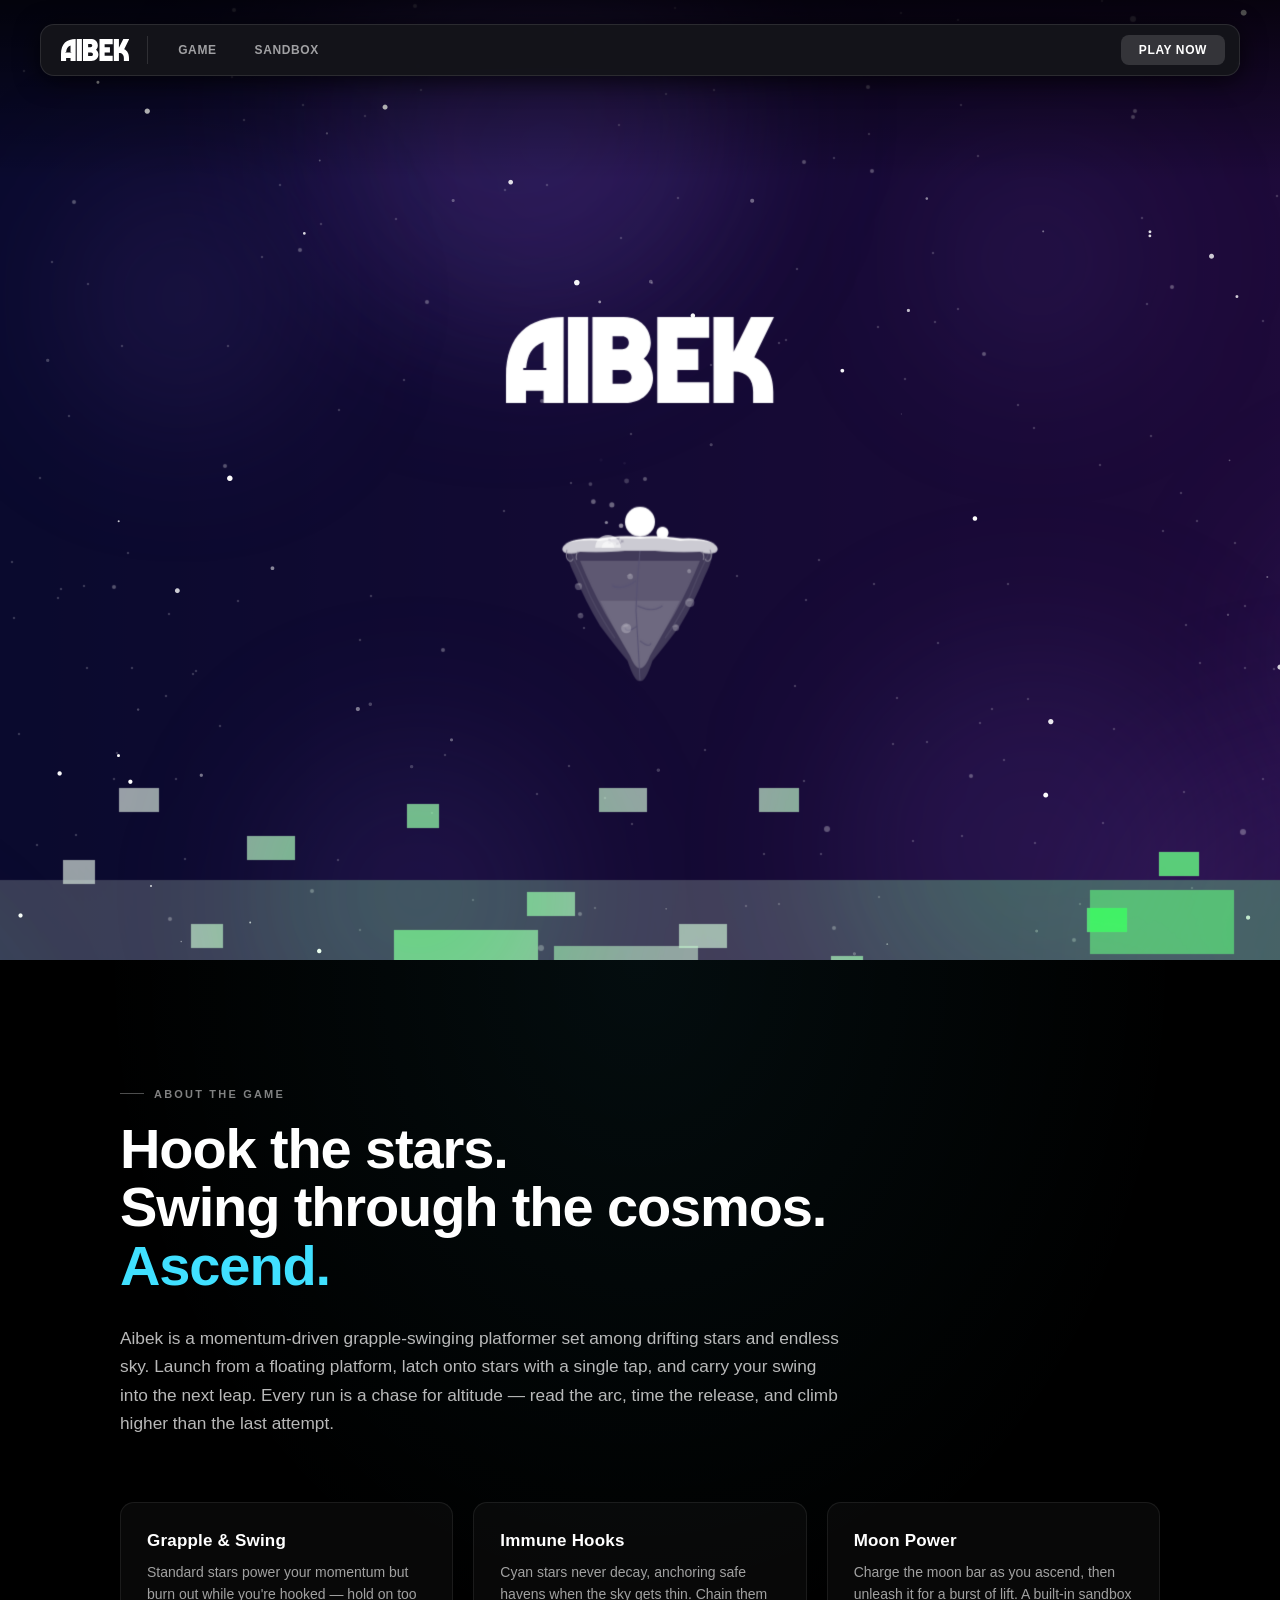
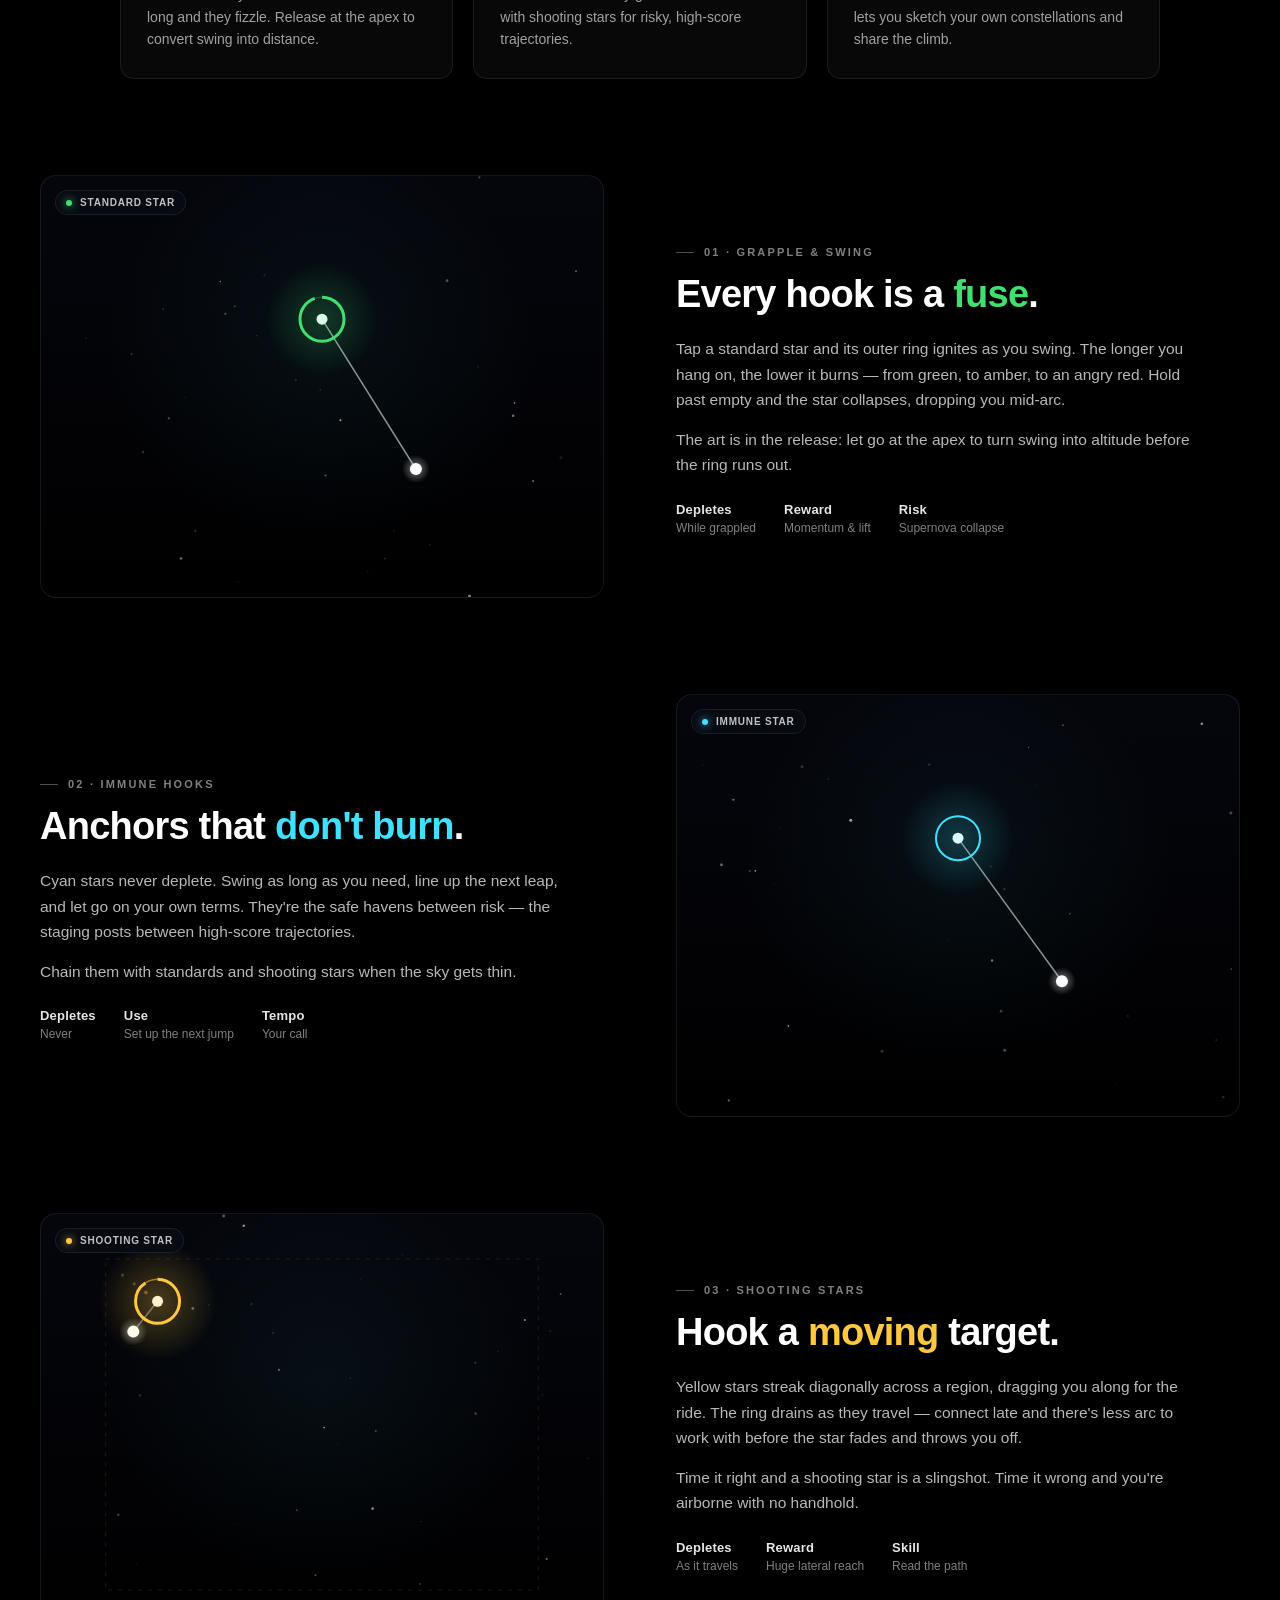
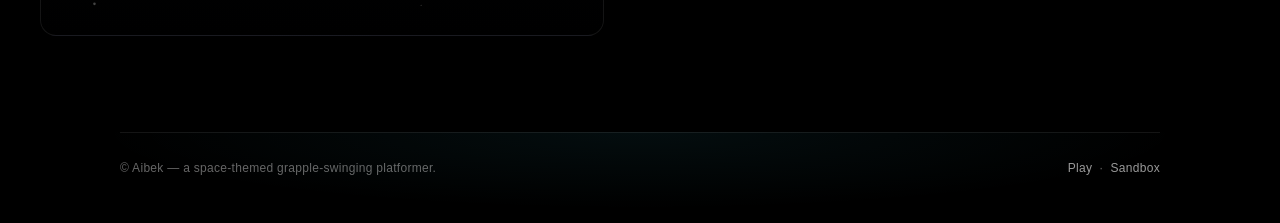
==== index.html @ 67399d87 "Landing page with game-engine banner, fixed nav, and about section Reuses the game's canvas renderer" ====
<!DOCTYPE html>
<html lang="en">
<head>
  <meta charset="UTF-8">
  <meta name="viewport" content="width=device-width, initial-scale=1.0">
  <meta name="description" content="Aibek — a space-themed grapple-swinging platformer. Launch from a floating platform, hook stars, and ascend.">
  <title>Aibek</title>
  <style>
    *, *::before, *::after { box-sizing: border-box; }

    html, body {
      margin: 0;
      padding: 0;
      background: #000;
      color: #fff;
      font-family: -apple-system, BlinkMacSystemFont, 'Segoe UI', sans-serif;
    }

    /* Site shell — full page width */
    .site {
      position: relative;
      width: 100%;
      background: #000;
    }

    /* Banner — fixed 960px tall, full width. Landing-page canvas fills it. */
    .banner {
      position: relative;
      width: 100%;
      height: 960px;
      margin: 0;
      padding: 0;
      background: #000;
      overflow: hidden;
    }
    .banner__canvas {
      position: absolute;
      inset: 0;
      width: 100%;
      height: 100%;
      display: block;
      background: #000;
      pointer-events: none;
    }
    .banner__fade {
      position: absolute;
      left: 0;
      right: 0;
      top: 0;
      height: 180px;
      background: linear-gradient(to bottom, rgba(0,0,0,0.75) 0%, rgba(0,0,0,0) 100%);
      pointer-events: none;
      z-index: 2;
    }

    /* Navigation — 1200px wide pill, fixed to the viewport top */
    .nav {
      position: fixed;
      top: 24px;
      left: 50%;
      transform: translateX(-50%);
      z-index: 100;
      width: min(1200px, calc(100% - 32px));
      display: flex;
      align-items: center;
      gap: 4px;
      padding: 10px 14px;
      background: rgba(20, 20, 26, 0.98);
      border: 1px solid rgba(255, 255, 255, 0.1);
      border-radius: 14px;
      box-shadow: 0 4px 24px rgba(0, 0, 0, 0.7);
      backdrop-filter: blur(20px);
      -webkit-backdrop-filter: blur(20px);
      user-select: none;
    }

    /* Logotype — AIBEK SVG wordmark */
    .nav__brand {
      display: inline-flex;
      align-items: center;
      height: 28px;
      padding: 0 18px 0 6px;
      border-right: 1px solid rgba(255, 255, 255, 0.12);
      margin-right: 8px;
      text-decoration: none;
    }
    .nav__brand svg {
      height: 22px;
      width: auto;
      display: block;
    }

    .nav__links {
      display: flex;
      align-items: center;
      gap: 2px;
      flex: 1;
    }

    .nav__link {
      display: inline-flex;
      align-items: center;
      justify-content: center;
      padding: 8px 18px;
      border-radius: 8px;
      color: rgba(255, 255, 255, 0.6);
      font-size: 12px;
      font-weight: 600;
      letter-spacing: 0.6px;
      text-transform: uppercase;
      text-decoration: none;
      cursor: pointer;
      transition: color 0.12s ease, background 0.12s ease;
    }
    .nav__link:hover {
      color: #fff;
      background: rgba(255, 255, 255, 0.08);
    }
    .nav__link--cta {
      color: #fff;
      background: rgba(255, 255, 255, 0.14);
      margin-left: 6px;
    }
    .nav__link--cta:hover {
      background: rgba(255, 255, 255, 0.24);
    }

    /* ─────────── About section ─────────── */
    .about {
      position: relative;
      padding: 120px 32px 96px;
      background:
        radial-gradient(ellipse at 50% 0%, rgba(64, 224, 255, 0.06) 0%, rgba(0,0,0,0) 60%),
        #000;
    }
    .about__inner {
      max-width: 1040px;
      margin: 0 auto;
    }
    .about__eyebrow {
      display: inline-flex;
      align-items: center;
      gap: 10px;
      margin-bottom: 20px;
      font-size: 11px;
      font-weight: 600;
      letter-spacing: 2.2px;
      text-transform: uppercase;
      color: rgba(255, 255, 255, 0.5);
    }
    .about__eyebrow::before {
      content: '';
      width: 24px;
      height: 1px;
      background: rgba(255, 255, 255, 0.3);
    }
    .about__title {
      margin: 0 0 28px;
      font-size: clamp(32px, 4.5vw, 56px);
      font-weight: 800;
      line-height: 1.05;
      letter-spacing: -0.02em;
      color: #fff;
      max-width: 820px;
    }
    .about__title em {
      font-style: normal;
      color: #40e0ff;
    }
    .about__lead {
      margin: 0 0 32px;
      font-size: clamp(16px, 1.35vw, 19px);
      line-height: 1.65;
      color: rgba(255, 255, 255, 0.72);
      max-width: 720px;
    }

    .features {
      display: grid;
      grid-template-columns: repeat(3, 1fr);
      gap: 20px;
      margin-top: 64px;
    }
    .feature {
      padding: 28px 26px;
      background: rgba(255, 255, 255, 0.03);
      border: 1px solid rgba(255, 255, 255, 0.08);
      border-radius: 14px;
      transition: border-color 0.15s ease, background 0.15s ease, transform 0.15s ease;
    }
    .feature:hover {
      border-color: rgba(255, 255, 255, 0.2);
      background: rgba(255, 255, 255, 0.05);
      transform: translateY(-2px);
    }
    .feature__dot {
      width: 10px;
      height: 10px;
      border-radius: 50%;
      margin-bottom: 18px;
      box-shadow: 0 0 14px currentColor;
    }
    .feature__dot--red  { background: #ff4040; color: #ff4040; }
    .feature__dot--cyan { background: #40e0ff; color: #40e0ff; }
    .feature__dot--gold { background: #ffc840; color: #ffc840; }
    .feature__title {
      margin: 0 0 10px;
      font-size: 17px;
      font-weight: 700;
      color: #fff;
      letter-spacing: 0.2px;
    }
    .feature__body {
      margin: 0;
      font-size: 14px;
      line-height: 1.6;
      color: rgba(255, 255, 255, 0.62);
    }

    .about__footer {
      margin-top: 72px;
      padding-top: 32px;
      border-top: 1px solid rgba(255, 255, 255, 0.08);
      display: flex;
      align-items: center;
      justify-content: space-between;
      gap: 24px;
      font-size: 12px;
      color: rgba(255, 255, 255, 0.4);
      letter-spacing: 0.3px;
    }
    .about__footer a {
      color: rgba(255, 255, 255, 0.6);
      text-decoration: none;
      transition: color 0.12s ease;
    }
    .about__footer a:hover { color: #fff; }

    .about--footer-only { padding: 0 32px 48px; }
    .about--footer-only .about__footer { margin-top: 0; padding-top: 28px; }

    /* ─────────── Mechanics section — 50/50 preview + copy ─────────── */
    .mechanics {
      position: relative;
      padding: 0 32px 96px;
      background: #000;
    }
    .mechanics__inner {
      max-width: 1200px;
      margin: 0 auto;
      display: flex;
      flex-direction: column;
      gap: 96px;
    }
    .mechanic {
      display: grid;
      grid-template-columns: 1fr 1fr;
      gap: 72px;
      align-items: center;
    }
    .mechanic--reverse .mechanic__preview { order: 2; }
    .mechanic__preview {
      position: relative;
      aspect-ratio: 4 / 3;
      border: 1px solid rgba(255, 255, 255, 0.08);
      border-radius: 16px;
      overflow: hidden;
      background:
        radial-gradient(ellipse at 50% 40%, rgba(64, 224, 255, 0.05) 0%, rgba(0,0,0,0) 55%),
        linear-gradient(180deg, #05060d 0%, #000000 100%);
    }
    .mechanic__canvas {
      position: absolute;
      inset: 0;
      width: 100%;
      height: 100%;
      display: block;
    }
    .mechanic__tag {
      position: absolute;
      top: 14px;
      left: 14px;
      z-index: 2;
      display: inline-flex;
      align-items: center;
      gap: 8px;
      padding: 6px 10px;
      background: rgba(10, 12, 20, 0.85);
      border: 1px solid rgba(255, 255, 255, 0.08);
      border-radius: 999px;
      font-size: 10px;
      font-weight: 600;
      letter-spacing: 0.8px;
      text-transform: uppercase;
      color: rgba(255, 255, 255, 0.75);
      backdrop-filter: blur(8px);
      -webkit-backdrop-filter: blur(8px);
    }
    .mechanic__tag-dot {
      width: 6px;
      height: 6px;
      border-radius: 50%;
      box-shadow: 0 0 8px currentColor;
    }
    .mechanic--grapple  .mechanic__tag-dot { background: #40e070; color: #40e070; }
    .mechanic--immune   .mechanic__tag-dot { background: #40e0ff; color: #40e0ff; }
    .mechanic--shooting .mechanic__tag-dot { background: #ffc840; color: #ffc840; }
    .mechanic__eyebrow {
      display: inline-flex;
      align-items: center;
      gap: 10px;
      margin-bottom: 16px;
      font-size: 11px;
      font-weight: 600;
      letter-spacing: 2.2px;
      text-transform: uppercase;
      color: rgba(255, 255, 255, 0.5);
    }
    .mechanic__eyebrow::before {
      content: '';
      width: 18px;
      height: 1px;
      background: rgba(255, 255, 255, 0.3);
    }
    .mechanic__title {
      margin: 0 0 20px;
      font-size: clamp(26px, 3vw, 38px);
      font-weight: 800;
      line-height: 1.1;
      letter-spacing: -0.02em;
      color: #fff;
    }
    .mechanic__title em { font-style: normal; }
    .mechanic--grapple  .mechanic__title em { color: #40e070; }
    .mechanic--immune   .mechanic__title em { color: #40e0ff; }
    .mechanic--shooting .mechanic__title em { color: #ffc840; }
    .mechanic__body {
      margin: 0 0 14px;
      font-size: 15.5px;
      line-height: 1.65;
      color: rgba(255, 255, 255, 0.72);
      max-width: 520px;
    }
    .mechanic__meta {
      display: flex;
      flex-wrap: wrap;
      gap: 28px;
      margin-top: 24px;
      font-size: 12px;
      color: rgba(255, 255, 255, 0.5);
    }
    .mechanic__meta strong {
      display: block;
      color: rgba(255, 255, 255, 0.9);
      font-size: 13px;
      font-weight: 600;
      margin-bottom: 4px;
      letter-spacing: 0.2px;
    }

    /* Mobile */
    @media (max-width: 720px) {
      .banner { height: 620px; }
      .nav {
        top: 12px;
        padding: 8px;
        gap: 0;
        border-radius: 10px;
        width: calc(100% - 16px);
      }
      .nav__brand {
        height: 22px;
        padding: 0 10px 0 4px;
        margin-right: 6px;
      }
      .nav__brand svg { height: 16px; }
      .nav__link {
        padding: 6px 10px;
        font-size: 10px;
        letter-spacing: 0.4px;
      }

      .about { padding: 72px 20px 48px; }
      .features { grid-template-columns: 1fr; gap: 14px; margin-top: 40px; }
      .about__footer {
        flex-direction: column;
        align-items: flex-start;
        gap: 12px;
      }

      .mechanics { padding: 0 20px 64px; }
      .mechanics__inner { gap: 56px; }
      .mechanic {
        grid-template-columns: 1fr;
        gap: 24px;
      }
      .mechanic--reverse .mechanic__preview { order: 0; }
    }
  </style>
</head>
<body>

  <div class="site">
    <div class="banner" aria-hidden="true">
      <canvas id="js-starswinger" class="banner__canvas"></canvas>
      <div class="banner__fade"></div>

      <nav class="nav" aria-label="Primary">
        <a class="nav__brand" href="/" aria-label="Aibek — Home">
          <svg viewBox="0 0 372 120" xmlns="http://www.w3.org/2000/svg" aria-hidden="true" focusable="false">
            <g fill="#FFFFFF">
              <rect x="86" width="28" height="120"/>
              <polygon points="210,120 282,120 282,91 238,91 238,74 267,74 267,45 238,45 238,29 282,29 282,0 210,0"/>
              <path d="M344.7,56L372,0h-32l-24,48.4V0h-28l0.1,120H316V76c18.7,0,27,11.3,27,28.7V120h28v-15.2C371,83.4,363.8,63.8,344.7,56z"/>
              <path d="M0,82.4V120h27.8v-17h24.3v17h27.8L80,0C31.8,0,0,25.1,0,82.4z M56,74H24v-3h4c2-18.2,7-29,24-36v36h4V74z"/>
              <path d="M191.1,58.2c7.1-5.6,9.9-14.4,9.9-22.2c0-15.8-10.7-33.1-32.3-35.5c-3.5-0.4-6.9-0.4-10.8-0.5H120v120h45c24.4,0,39.1-16.3,39.1-34.9C204.2,73.9,198.8,63.6,191.1,58.2z M148,27h13.5c4.4,0,9,3.2,9,9c0,5.8-4.6,9-9,9H148V27z M164.3,93H148V74h16.3c4.6,0,10,3.8,10,10C174.2,90.1,168.9,93,164.3,93z"/>
            </g>
          </svg>
        </a>

        <div class="nav__links">
          <a class="nav__link" href="game/game.html">Game</a>
          <a class="nav__link" href="game/sandbox.html">Sandbox</a>
        </div>

        <a class="nav__link nav__link--cta" href="game/index.html#game-play">Play Now</a>
      </nav>

    </div>

    <section class="about" aria-labelledby="about-heading">
      <div class="about__inner">
        <div class="about__eyebrow">About the game</div>
        <h1 id="about-heading" class="about__title">
          Hook the stars.<br>
          Swing through the cosmos.<br>
          <em>Ascend.</em>
        </h1>
        <p class="about__lead">
          Aibek is a momentum-driven grapple-swinging platformer set among drifting stars and
          endless sky. Launch from a floating platform, latch onto stars with a single tap, and
          carry your swing into the next leap. Every run is a chase for altitude — read the arc,
          time the release, and climb higher than the last attempt.
        </p>

        <div class="features">
          <div class="feature">
            <span class="feature__dot feature__dot--red" aria-hidden="true"></span>
            <h3 class="feature__title">Grapple & Swing</h3>
            <p class="feature__body">
              Standard stars power your momentum but burn out while you're hooked — hold on too
              long and they fizzle. Release at the apex to convert swing into distance.
            </p>
          </div>
          <div class="feature">
            <span class="feature__dot feature__dot--cyan" aria-hidden="true"></span>
            <h3 class="feature__title">Immune Hooks</h3>
            <p class="feature__body">
              Cyan stars never decay, anchoring safe havens when the sky gets thin. Chain them
              with shooting stars for risky, high-score trajectories.
            </p>
          </div>
          <div class="feature">
            <span class="feature__dot feature__dot--gold" aria-hidden="true"></span>
            <h3 class="feature__title">Moon Power</h3>
            <p class="feature__body">
              Charge the moon bar as you ascend, then unleash it for a burst of lift. A built-in
              sandbox lets you sketch your own constellations and share the climb.
            </p>
          </div>
        </div>
      </div>
    </section>

    <section class="mechanics" aria-label="Game mechanics in motion">
      <div class="mechanics__inner">

        <article class="mechanic mechanic--grapple">
          <div class="mechanic__preview">
            <span class="mechanic__tag"><span class="mechanic__tag-dot"></span>Standard star</span>
            <canvas class="mechanic__canvas" data-mechanic="grapple" aria-hidden="true"></canvas>
          </div>
          <div class="mechanic__copy">
            <div class="mechanic__eyebrow">01 · Grapple &amp; swing</div>
            <h2 class="mechanic__title">
              Every hook is a <em>fuse</em>.
            </h2>
            <p class="mechanic__body">
              Tap a standard star and its outer ring ignites as you swing. The longer you hang on,
              the lower it burns — from green, to amber, to an angry red. Hold past empty and the
              star collapses, dropping you mid-arc.
            </p>
            <p class="mechanic__body">
              The art is in the release: let go at the apex to turn swing into altitude before the
              ring runs out.
            </p>
            <div class="mechanic__meta">
              <div><strong>Depletes</strong>While grappled</div>
              <div><strong>Reward</strong>Momentum &amp; lift</div>
              <div><strong>Risk</strong>Supernova collapse</div>
            </div>
          </div>
        </article>

        <article class="mechanic mechanic--immune mechanic--reverse">
          <div class="mechanic__preview">
            <span class="mechanic__tag"><span class="mechanic__tag-dot"></span>Immune star</span>
            <canvas class="mechanic__canvas" data-mechanic="immune" aria-hidden="true"></canvas>
          </div>
          <div class="mechanic__copy">
            <div class="mechanic__eyebrow">02 · Immune hooks</div>
            <h2 class="mechanic__title">
              Anchors that <em>don't burn</em>.
            </h2>
            <p class="mechanic__body">
              Cyan stars never deplete. Swing as long as you need, line up the next leap, and let
              go on your own terms. They're the safe havens between risk — the staging posts
              between high-score trajectories.
            </p>
            <p class="mechanic__body">
              Chain them with standards and shooting stars when the sky gets thin.
            </p>
            <div class="mechanic__meta">
              <div><strong>Depletes</strong>Never</div>
              <div><strong>Use</strong>Set up the next jump</div>
              <div><strong>Tempo</strong>Your call</div>
            </div>
          </div>
        </article>

        <article class="mechanic mechanic--shooting">
          <div class="mechanic__preview">
            <span class="mechanic__tag"><span class="mechanic__tag-dot"></span>Shooting star</span>
            <canvas class="mechanic__canvas" data-mechanic="shooting" aria-hidden="true"></canvas>
          </div>
          <div class="mechanic__copy">
            <div class="mechanic__eyebrow">03 · Shooting stars</div>
            <h2 class="mechanic__title">
              Hook a <em>moving</em> target.
            </h2>
            <p class="mechanic__body">
              Yellow stars streak diagonally across a region, dragging you along for the ride. The
              ring drains as they travel — connect late and there's less arc to work with before
              the star fades and throws you off.
            </p>
            <p class="mechanic__body">
              Time it right and a shooting star is a slingshot. Time it wrong and you're airborne
              with no handhold.
            </p>
            <div class="mechanic__meta">
              <div><strong>Depletes</strong>As it travels</div>
              <div><strong>Reward</strong>Huge lateral reach</div>
              <div><strong>Skill</strong>Read the path</div>
            </div>
          </div>
        </article>

      </div>
    </section>

    <section class="about about--footer-only" aria-label="Site footer">
      <div class="about__inner">
        <div class="about__footer">
          <span>© Aibek — a space-themed grapple-swinging platformer.</span>
          <span>
            <a href="game/index.html#game-play">Play</a>
            &nbsp;·&nbsp;
            <a href="game/sandbox.html">Sandbox</a>
          </span>
        </div>
      </div>
    </section>
  </div>

  <!-- ───── Game engine — loaded directly (no iframe), only the modules
        the atmospheric menu scene actually needs. starswinger-init.js
        (which auto-boots the full game) is intentionally excluded. ───── -->
  <script src="game/js/base-functions.js"></script>
  <script src="game/js/variables.js"></script>
  <script src="game/js/update-raf.js"></script>
  <script src="game/js/canvas-setup.js"></script>
  <script src="game/js/update-character.js"></script>
  <script src="game/js/detail-background.js"></script>
  <script src="game/js/detail-foreground.js"></script>
  <script src="game/js/screen-menu-elements.js"></script>
  <script src="game/js/screen-menu.js"></script>

  <script src="js/landing-scene.js"></script>
  <script src="js/mechanic-previews.js"></script>

</body>
</html>
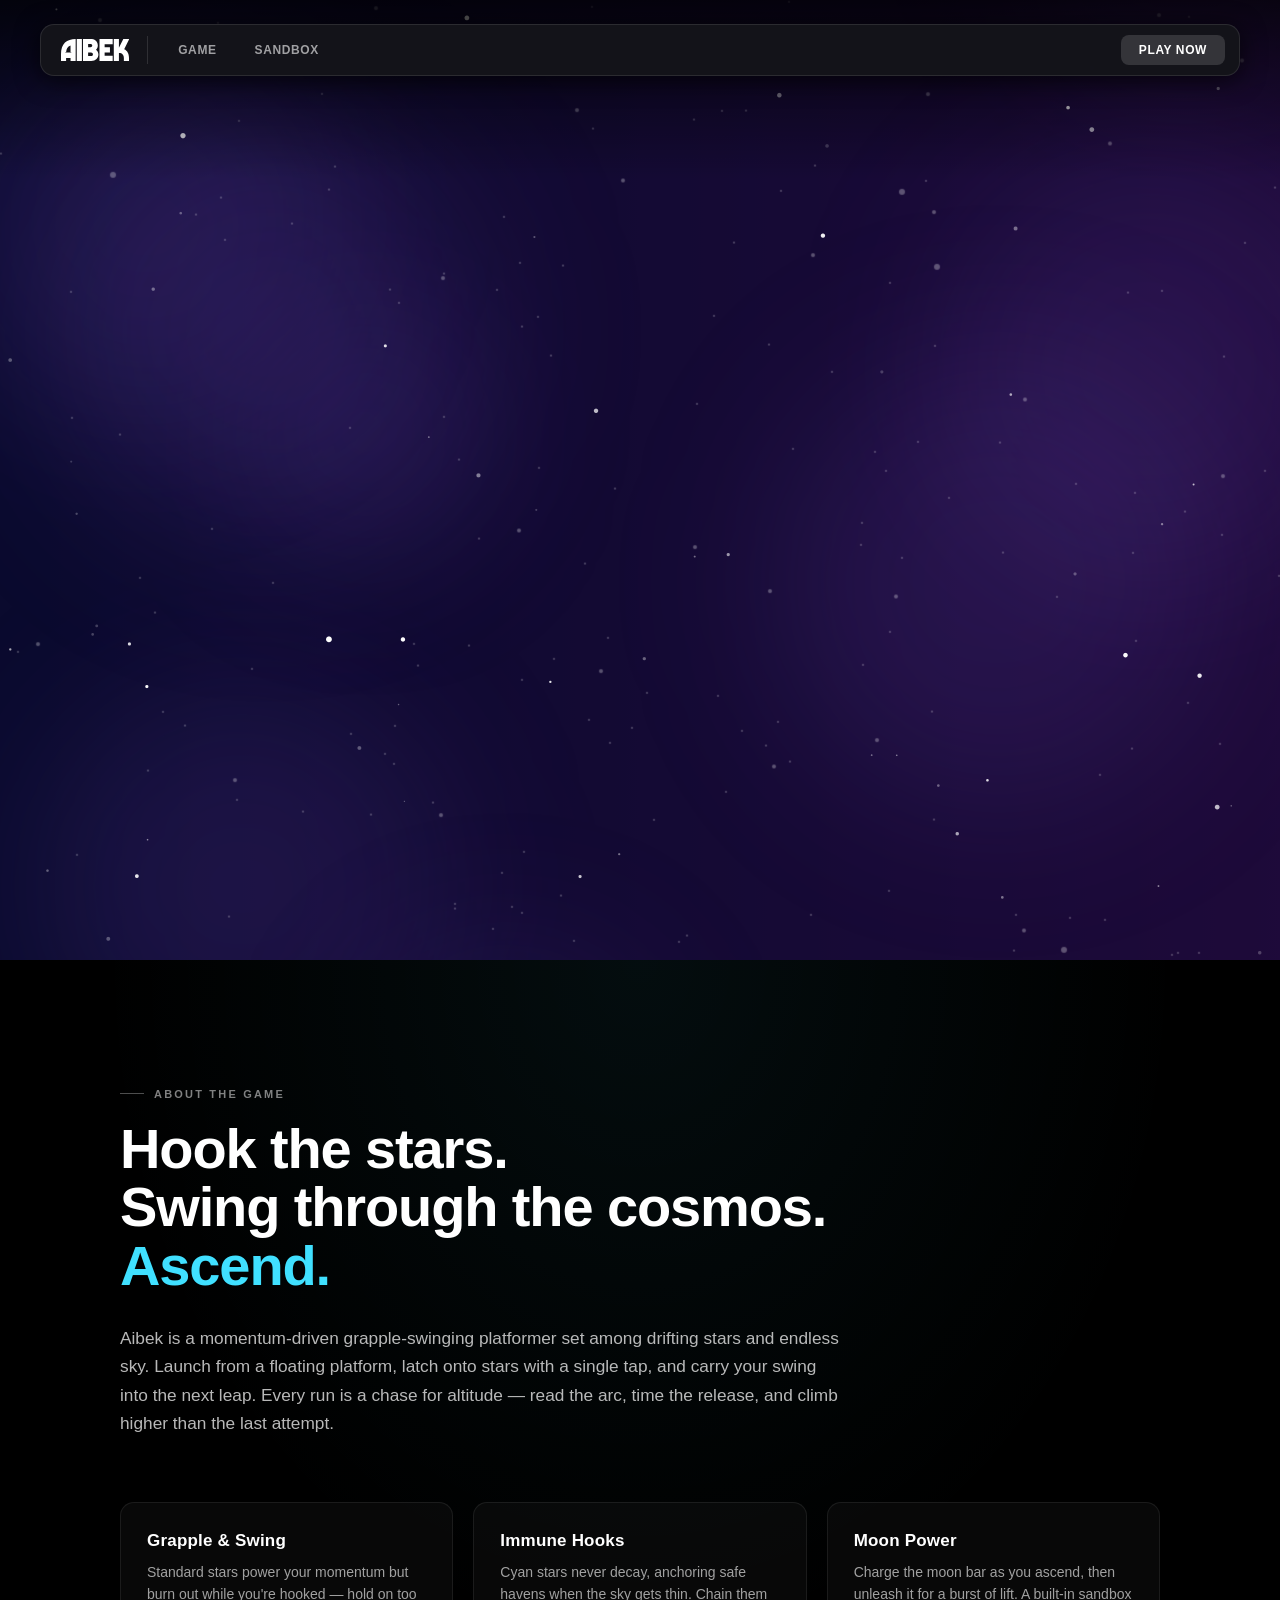
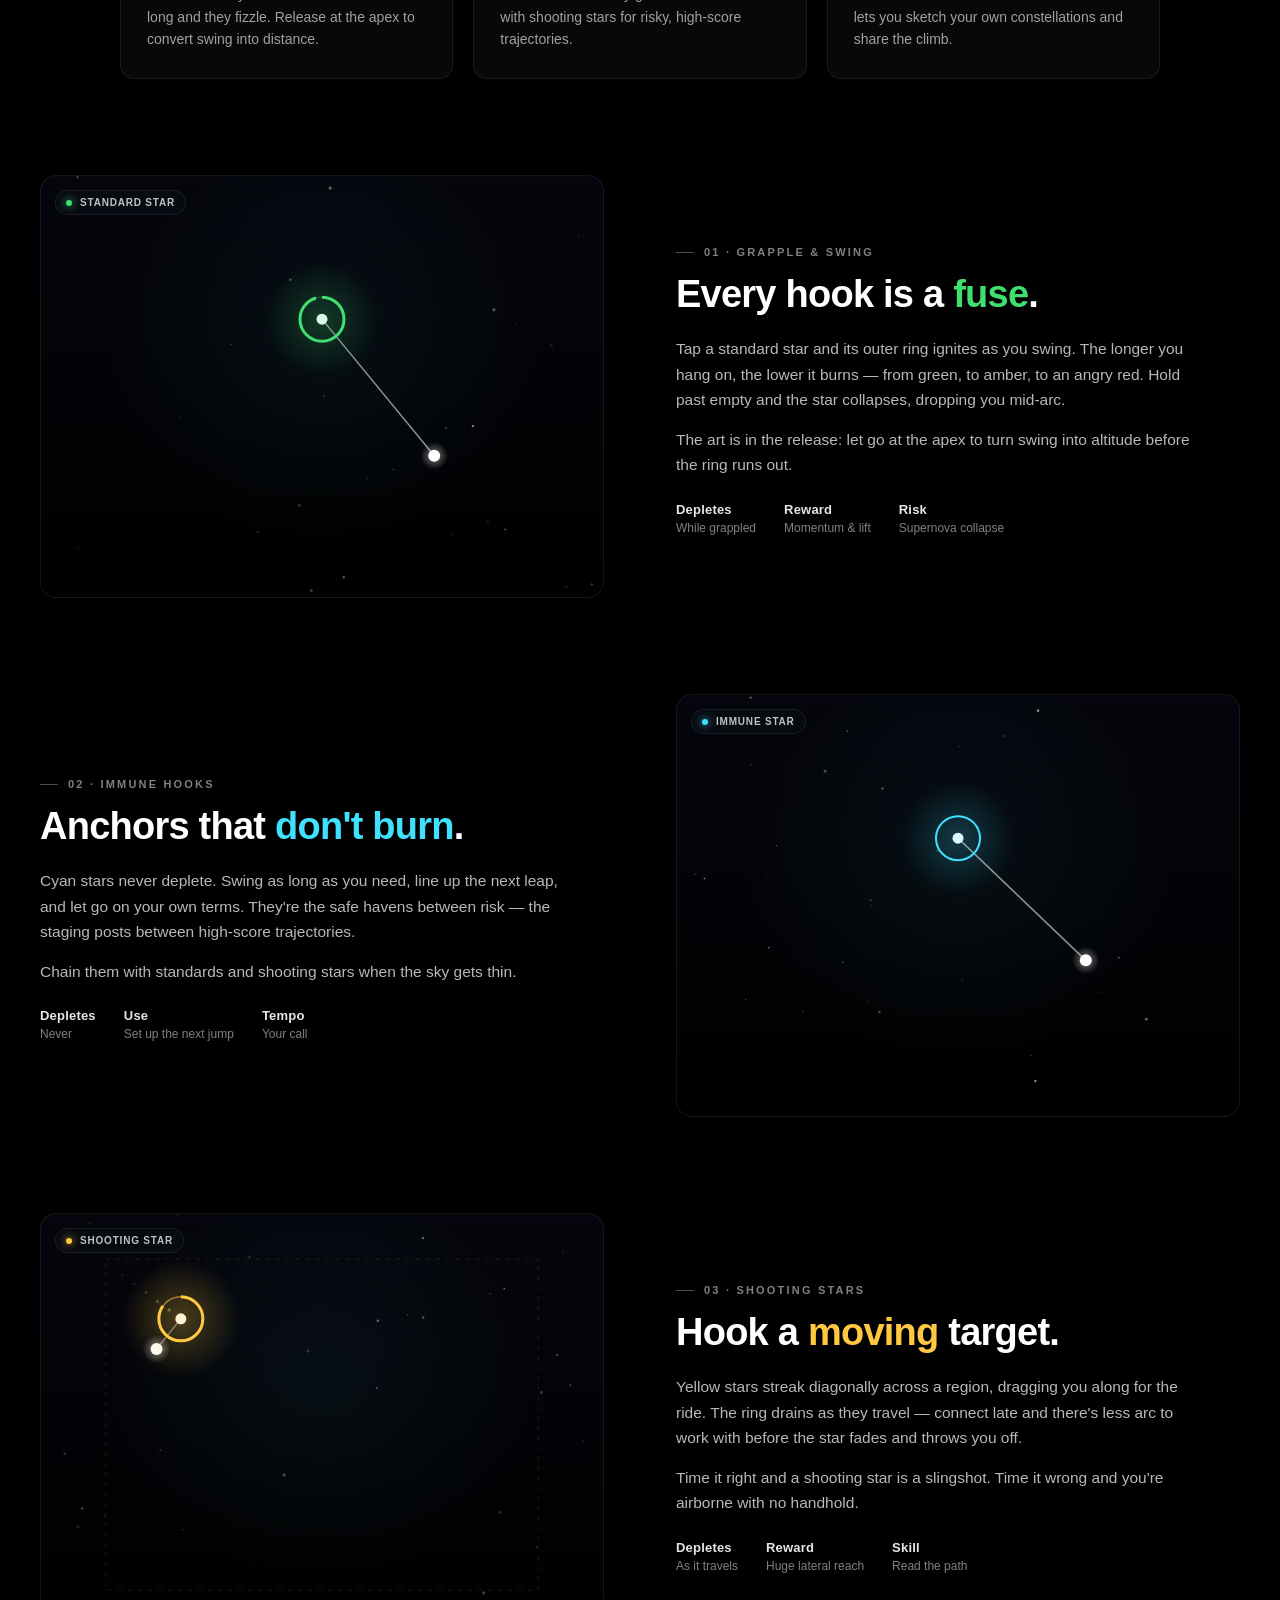
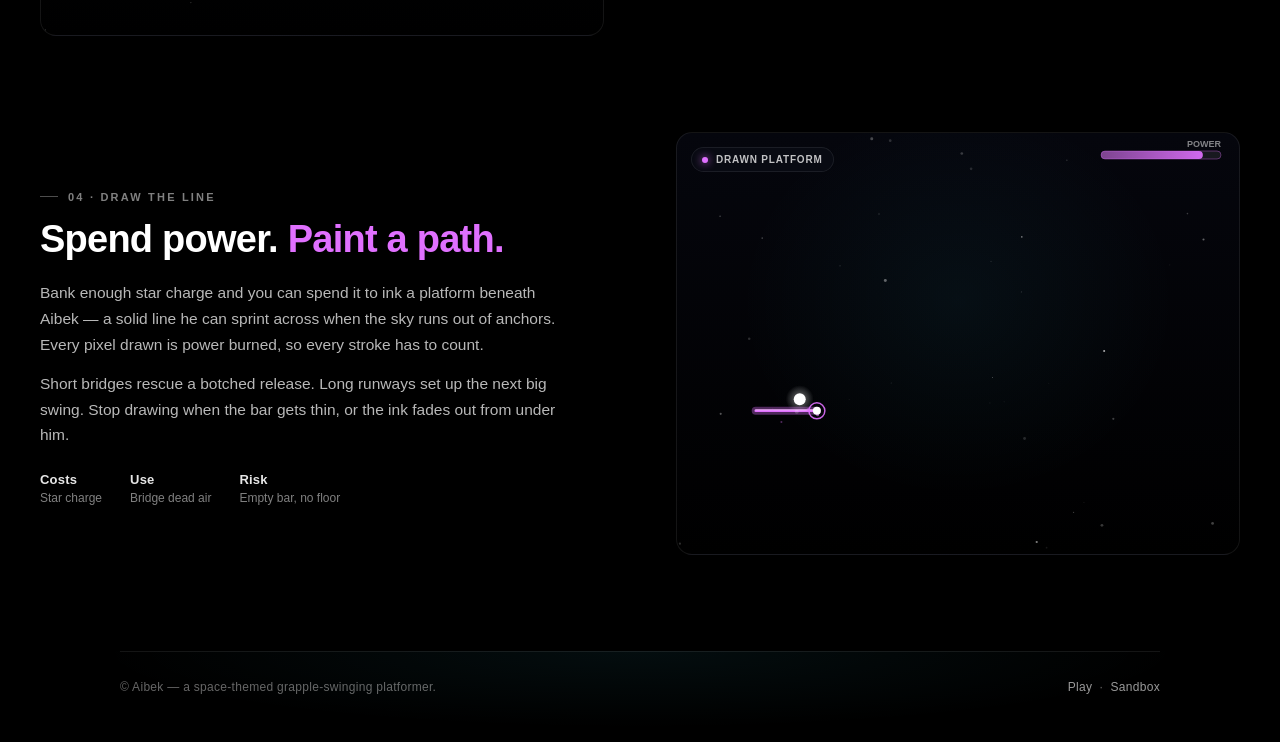
==== commit b46b7acd: "Landing page intro tuning, scroll parallax, character click autoplay, and copy Slower 6s intro pan w" ====
--- a/index.html
+++ b/index.html
@@ -40,7 +40,7 @@
       height: 100%;
       display: block;
       background: #000;
-      pointer-events: none;
+      cursor: pointer;
     }
     .banner__fade {
       position: absolute;
@@ -305,6 +305,7 @@
     .mechanic--grapple  .mechanic__tag-dot { background: #40e070; color: #40e070; }
     .mechanic--immune   .mechanic__tag-dot { background: #40e0ff; color: #40e0ff; }
     .mechanic--shooting .mechanic__tag-dot { background: #ffc840; color: #ffc840; }
+    .mechanic--draw     .mechanic__tag-dot { background: #e070ff; color: #e070ff; }
     .mechanic__eyebrow {
       display: inline-flex;
       align-items: center;
@@ -334,6 +335,7 @@
     .mechanic--grapple  .mechanic__title em { color: #40e070; }
     .mechanic--immune   .mechanic__title em { color: #40e0ff; }
     .mechanic--shooting .mechanic__title em { color: #ffc840; }
+    .mechanic--draw     .mechanic__title em { color: #e070ff; }
     .mechanic__body {
       margin: 0 0 14px;
       font-size: 15.5px;
@@ -555,6 +557,33 @@
           </div>
         </article>
 
+        <article class="mechanic mechanic--draw mechanic--reverse">
+          <div class="mechanic__preview">
+            <span class="mechanic__tag"><span class="mechanic__tag-dot"></span>Drawn platform</span>
+            <canvas class="mechanic__canvas" data-mechanic="draw" aria-hidden="true"></canvas>
+          </div>
+          <div class="mechanic__copy">
+            <div class="mechanic__eyebrow">04 · Draw the line</div>
+            <h2 class="mechanic__title">
+              Spend power. <em>Paint a path.</em>
+            </h2>
+            <p class="mechanic__body">
+              Bank enough star charge and you can spend it to ink a platform beneath Aibek — a
+              solid line he can sprint across when the sky runs out of anchors. Every pixel drawn
+              is power burned, so every stroke has to count.
+            </p>
+            <p class="mechanic__body">
+              Short bridges rescue a botched release. Long runways set up the next big swing.
+              Stop drawing when the bar gets thin, or the ink fades out from under him.
+            </p>
+            <div class="mechanic__meta">
+              <div><strong>Costs</strong>Star charge</div>
+              <div><strong>Use</strong>Bridge dead air</div>
+              <div><strong>Risk</strong>Empty bar, no floor</div>
+            </div>
+          </div>
+        </article>
+
       </div>
     </section>
 
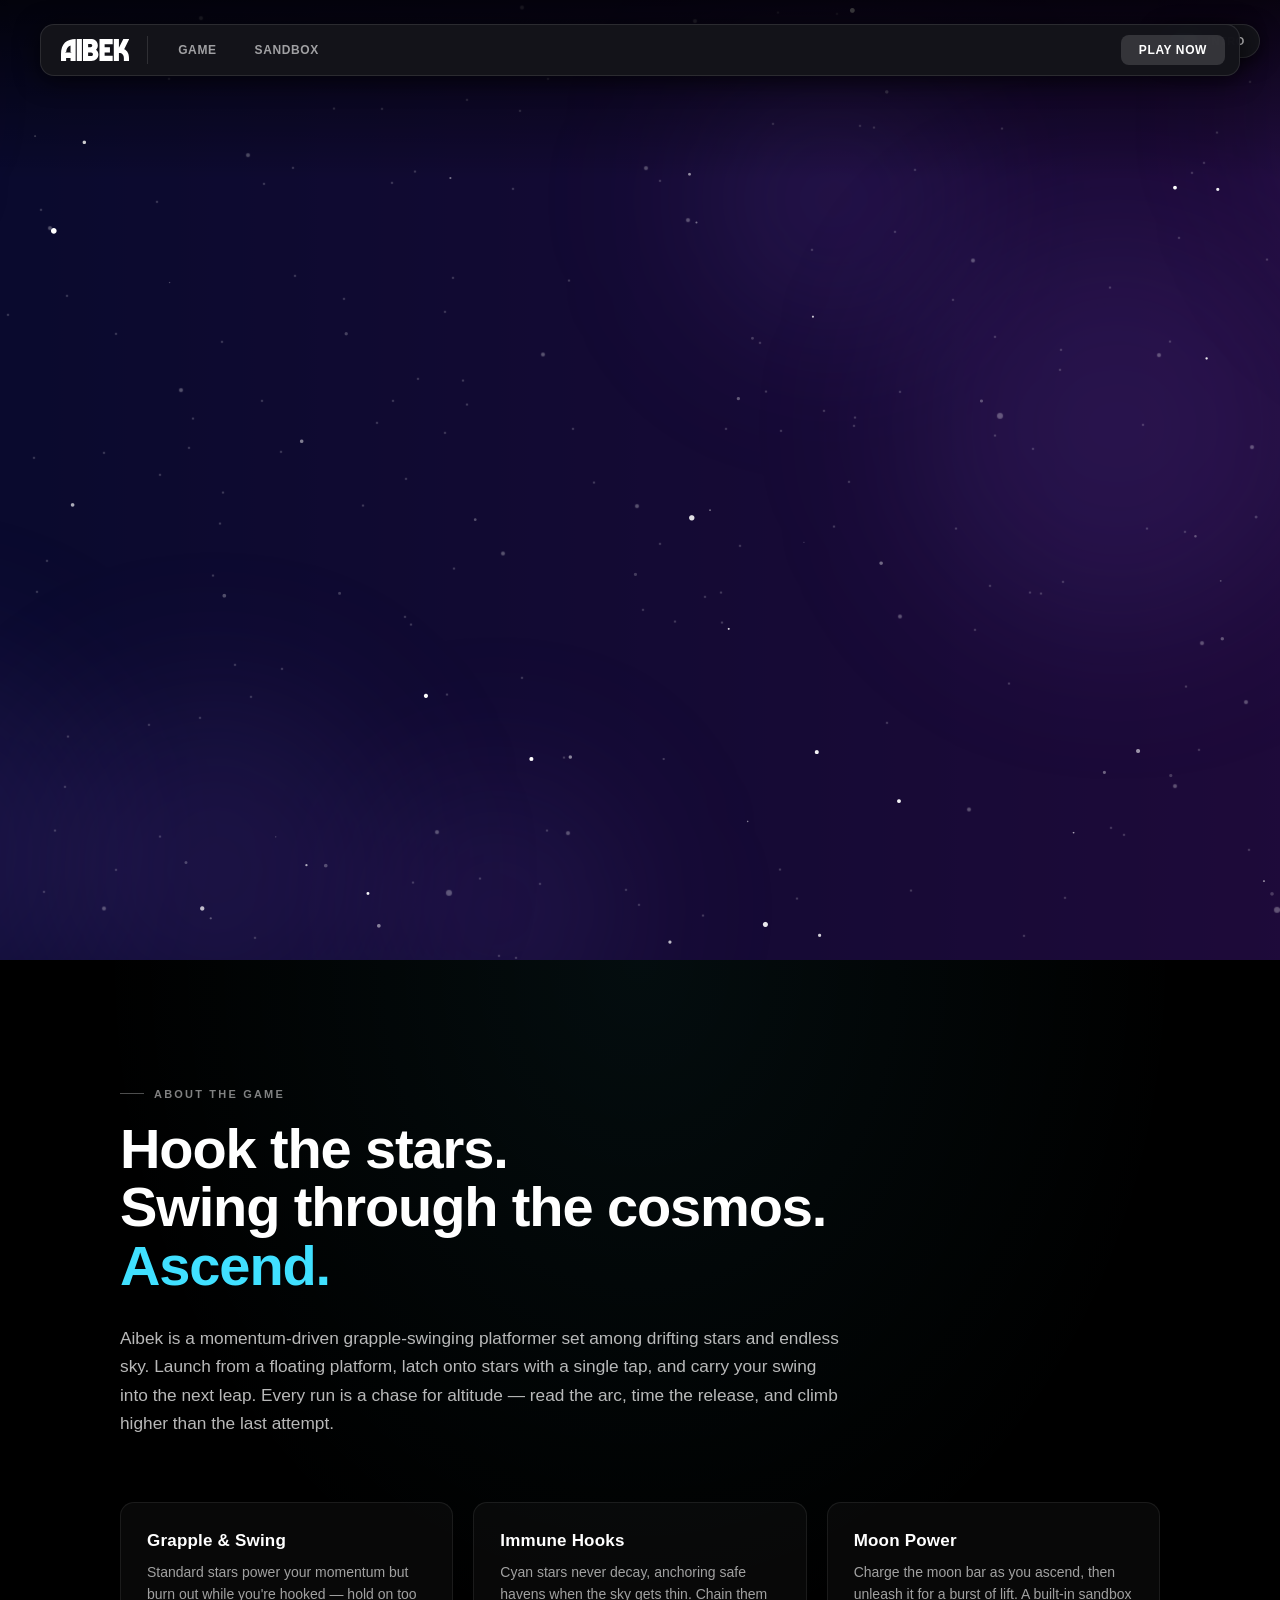
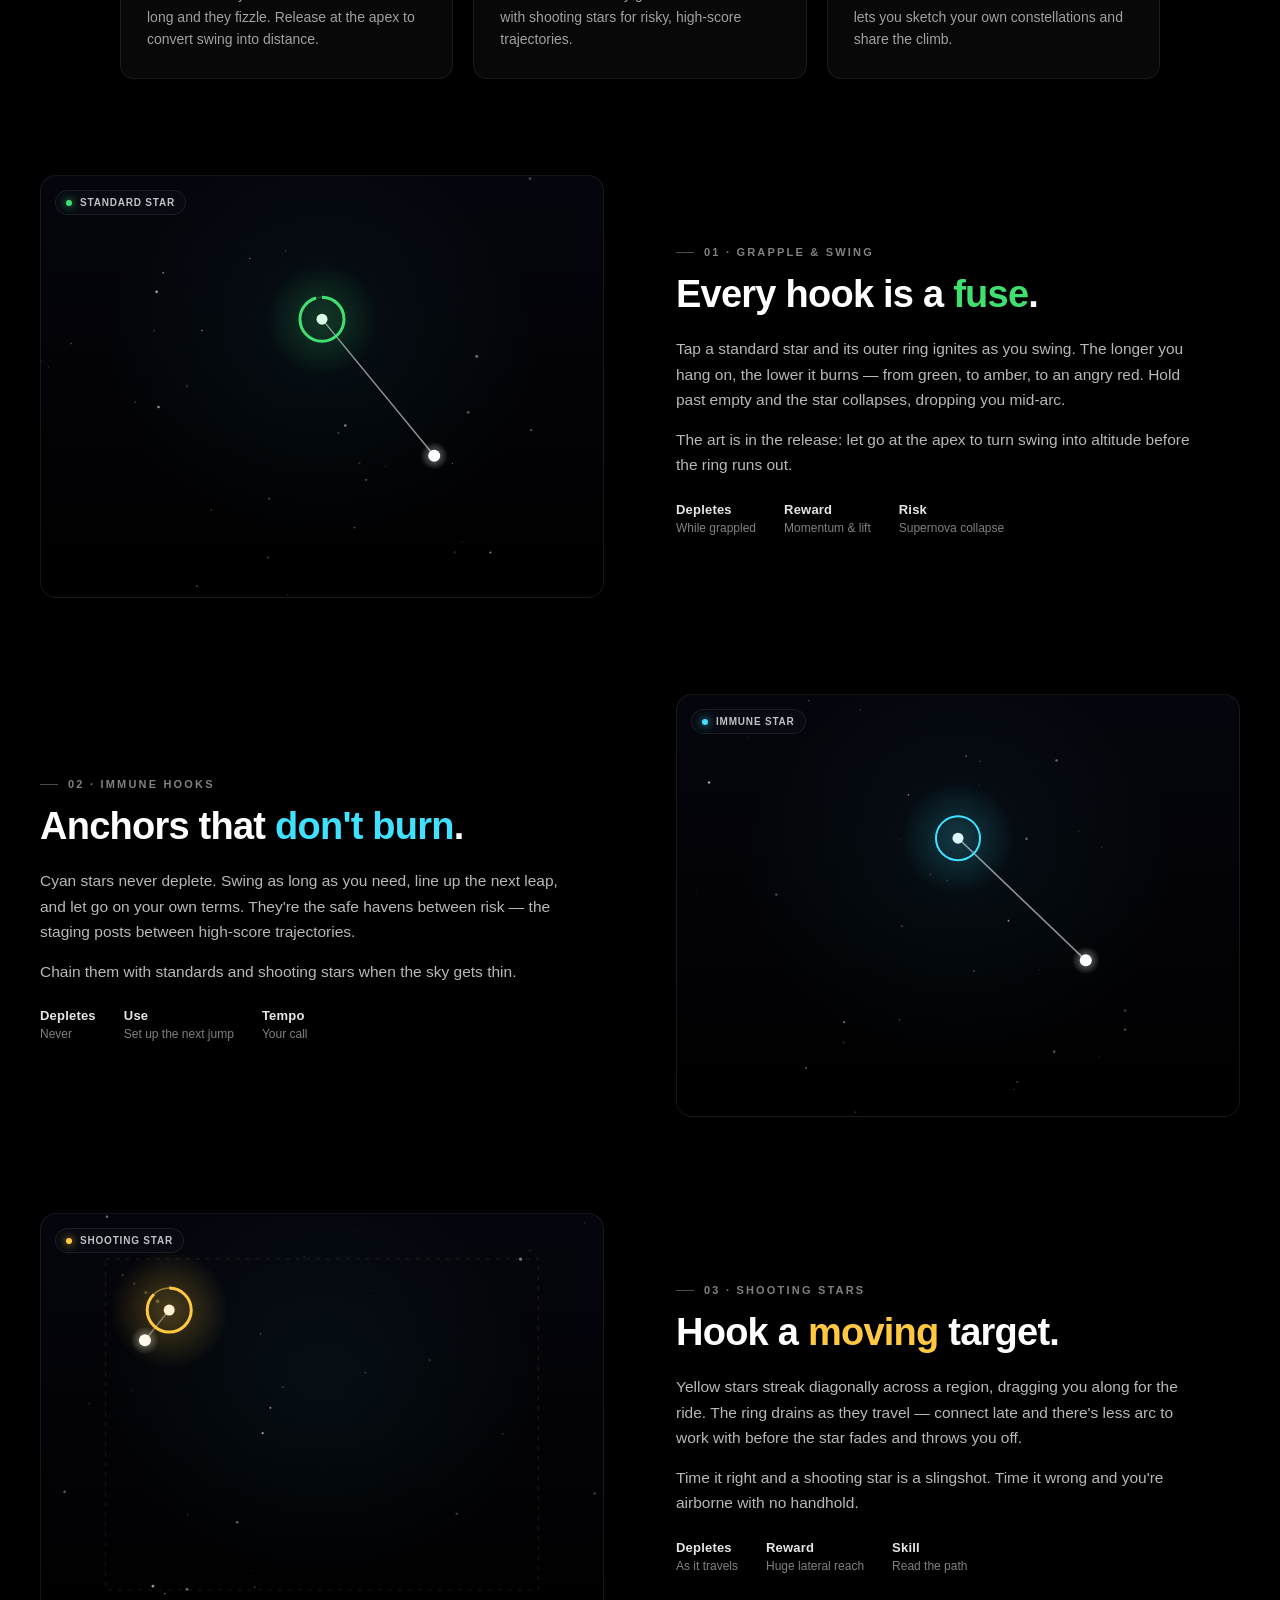
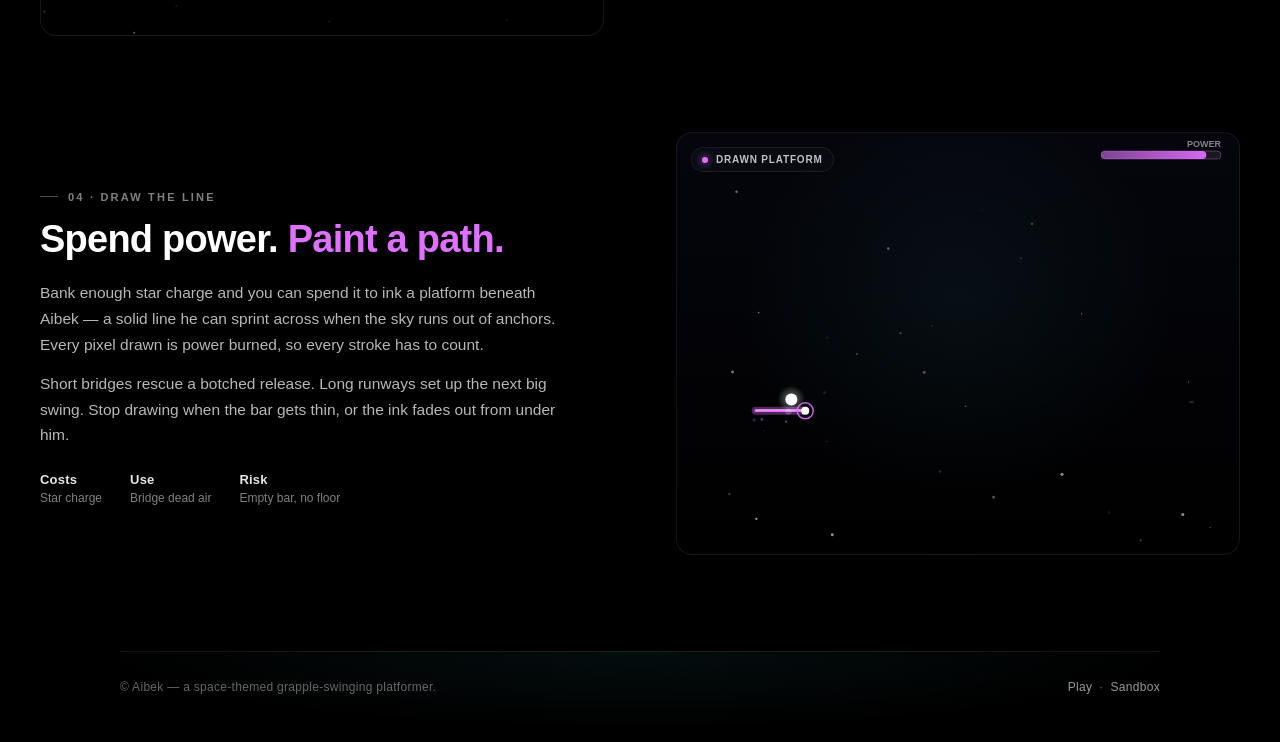
==== commit dcc994b5: "Landing-page click triggers real autoplay with camera locked to platform Loads the full game engine " ====
--- a/index.html
+++ b/index.html
@@ -123,6 +123,67 @@
     }
     .nav__link--cta:hover {
       background: rgba(255, 255, 255, 0.24);
+    }
+
+    /* Banner settings toggle — top-right pill */
+    .banner-toggle {
+      position: absolute;
+      top: 24px;
+      right: 20px;
+      z-index: 10;
+      display: inline-flex;
+      align-items: center;
+      gap: 10px;
+      padding: 8px 14px 8px 10px;
+      background: rgba(20, 20, 26, 0.98);
+      border: 1px solid rgba(255, 255, 255, 0.1);
+      border-radius: 999px;
+      box-shadow: 0 4px 20px rgba(0, 0, 0, 0.7);
+      backdrop-filter: blur(20px);
+      -webkit-backdrop-filter: blur(20px);
+      font-family: inherit;
+      font-size: 11px;
+      font-weight: 600;
+      letter-spacing: 0.6px;
+      color: rgba(255, 255, 255, 0.75);
+      text-transform: uppercase;
+      cursor: pointer;
+      user-select: none;
+    }
+    .banner-toggle input {
+      position: absolute;
+      opacity: 0;
+      pointer-events: none;
+    }
+    .banner-toggle__track {
+      position: relative;
+      display: inline-block;
+      width: 28px;
+      height: 16px;
+      background: rgba(255, 255, 255, 0.15);
+      border-radius: 999px;
+      transition: background 0.15s ease;
+      flex-shrink: 0;
+    }
+    .banner-toggle__thumb {
+      position: absolute;
+      top: 2px;
+      left: 2px;
+      width: 12px;
+      height: 12px;
+      border-radius: 50%;
+      background: #fff;
+      transition: transform 0.15s ease;
+    }
+    .banner-toggle input:checked + .banner-toggle__track {
+      background: #40e0ff;
+    }
+    .banner-toggle input:checked + .banner-toggle__track .banner-toggle__thumb {
+      transform: translateX(12px);
+    }
+    .banner-toggle:hover {
+      color: #fff;
+      border-color: rgba(255, 255, 255, 0.2);
     }
 
     /* ─────────── About section ─────────── */
@@ -407,6 +468,12 @@
       <canvas id="js-starswinger" class="banner__canvas"></canvas>
       <div class="banner__fade"></div>
 
+      <label class="banner-toggle" title="Play the intro animation on load">
+        <input type="checkbox" id="intro-toggle-input" checked>
+        <span class="banner-toggle__track"><span class="banner-toggle__thumb"></span></span>
+        <span>Intro</span>
+      </label>
+
       <nav class="nav" aria-label="Primary">
         <a class="nav__brand" href="/" aria-label="Aibek — Home">
           <svg viewBox="0 0 372 120" xmlns="http://www.w3.org/2000/svg" aria-hidden="true" focusable="false">
@@ -601,18 +668,52 @@
     </section>
   </div>
 
-  <!-- ───── Game engine — loaded directly (no iframe), only the modules
-        the atmospheric menu scene actually needs. starswinger-init.js
-        (which auto-boots the full game) is intentionally excluded. ───── -->
+  <!-- ───── Game engine — full load so the landing page can run the real
+        gameplay (autoplay-driven) when the character is clicked.
+        Skipped: starswinger-init.js (auto-boots), debug-panel.js, tab-
+        navigation.js, game-controls.js (steals keyboard), sandbox*.js.
+        Order mirrors game/index.html so cross-file dependencies resolve. ───── -->
   <script src="game/js/base-functions.js"></script>
   <script src="game/js/variables.js"></script>
-  <script src="game/js/update-raf.js"></script>
   <script src="game/js/canvas-setup.js"></script>
-  <script src="game/js/update-character.js"></script>
+  <script src="game/js/physics.js"></script>
+  <script src="game/js/chunk-manager.js"></script>
+  <script src="game/js/start-game.js"></script>
+  <script src="game/js/game-ui.js"></script>
+  <script src="game/js/game-setup.js"></script>
+  <script src="game/js/hookDetach.js"></script>
+  <script src="game/js/repositionSwing.js"></script>
+  <script src="game/js/hookCreate.js"></script>
+  <script src="game/js/hookDraw.js"></script>
+  <script src="game/js/hookChange.js"></script>
+  <script src="game/js/hookGrappel.js"></script>
+  <script src="game/js/game-movement.js"></script>
+  <script src="game/js/autoplay.js"></script>
+  <script src="game/js/game-pause.js"></script>
+  <script src="game/js/game-pause-elements.js"></script>
+  <script src="game/js/game-over.js"></script>
+  <script src="game/js/game-over-elements.js"></script>
+  <script src="game/js/screen-menu.js"></script>
+  <script src="game/js/screen-menu-elements.js"></script>
+  <script src="game/js/screen-loading.js"></script>
   <script src="game/js/detail-background.js"></script>
   <script src="game/js/detail-foreground.js"></script>
-  <script src="game/js/screen-menu-elements.js"></script>
-  <script src="game/js/screen-menu.js"></script>
+  <script src="game/js/animation-tomenu.js"></script>
+  <script src="game/js/animation-toplay.js"></script>
+  <script src="game/js/animation-restart.js"></script>
+  <script src="game/js/animation-intro.js"></script>
+  <script src="game/js/animation-gameover.js"></script>
+  <script src="game/js/animation-functions.js"></script>
+  <script src="game/js/update-raf.js"></script>
+  <script src="game/js/update-game.js"></script>
+  <script src="game/js/update-character.js"></script>
+  <script src="game/js/sound-effects.js"></script>
+  <script src="game/js/clearVariables.js"></script>
+  <script src="game/js/game-overlay.js"></script>
+  <script src="game/js/moon-powerbar.js"></script>
+  <script src="game/js/collision.js"></script>
+  <script src="game/js/game-resize.js"></script>
+  <script src="game/js/shooting-star.js"></script>
 
   <script src="js/landing-scene.js"></script>
   <script src="js/mechanic-previews.js"></script>
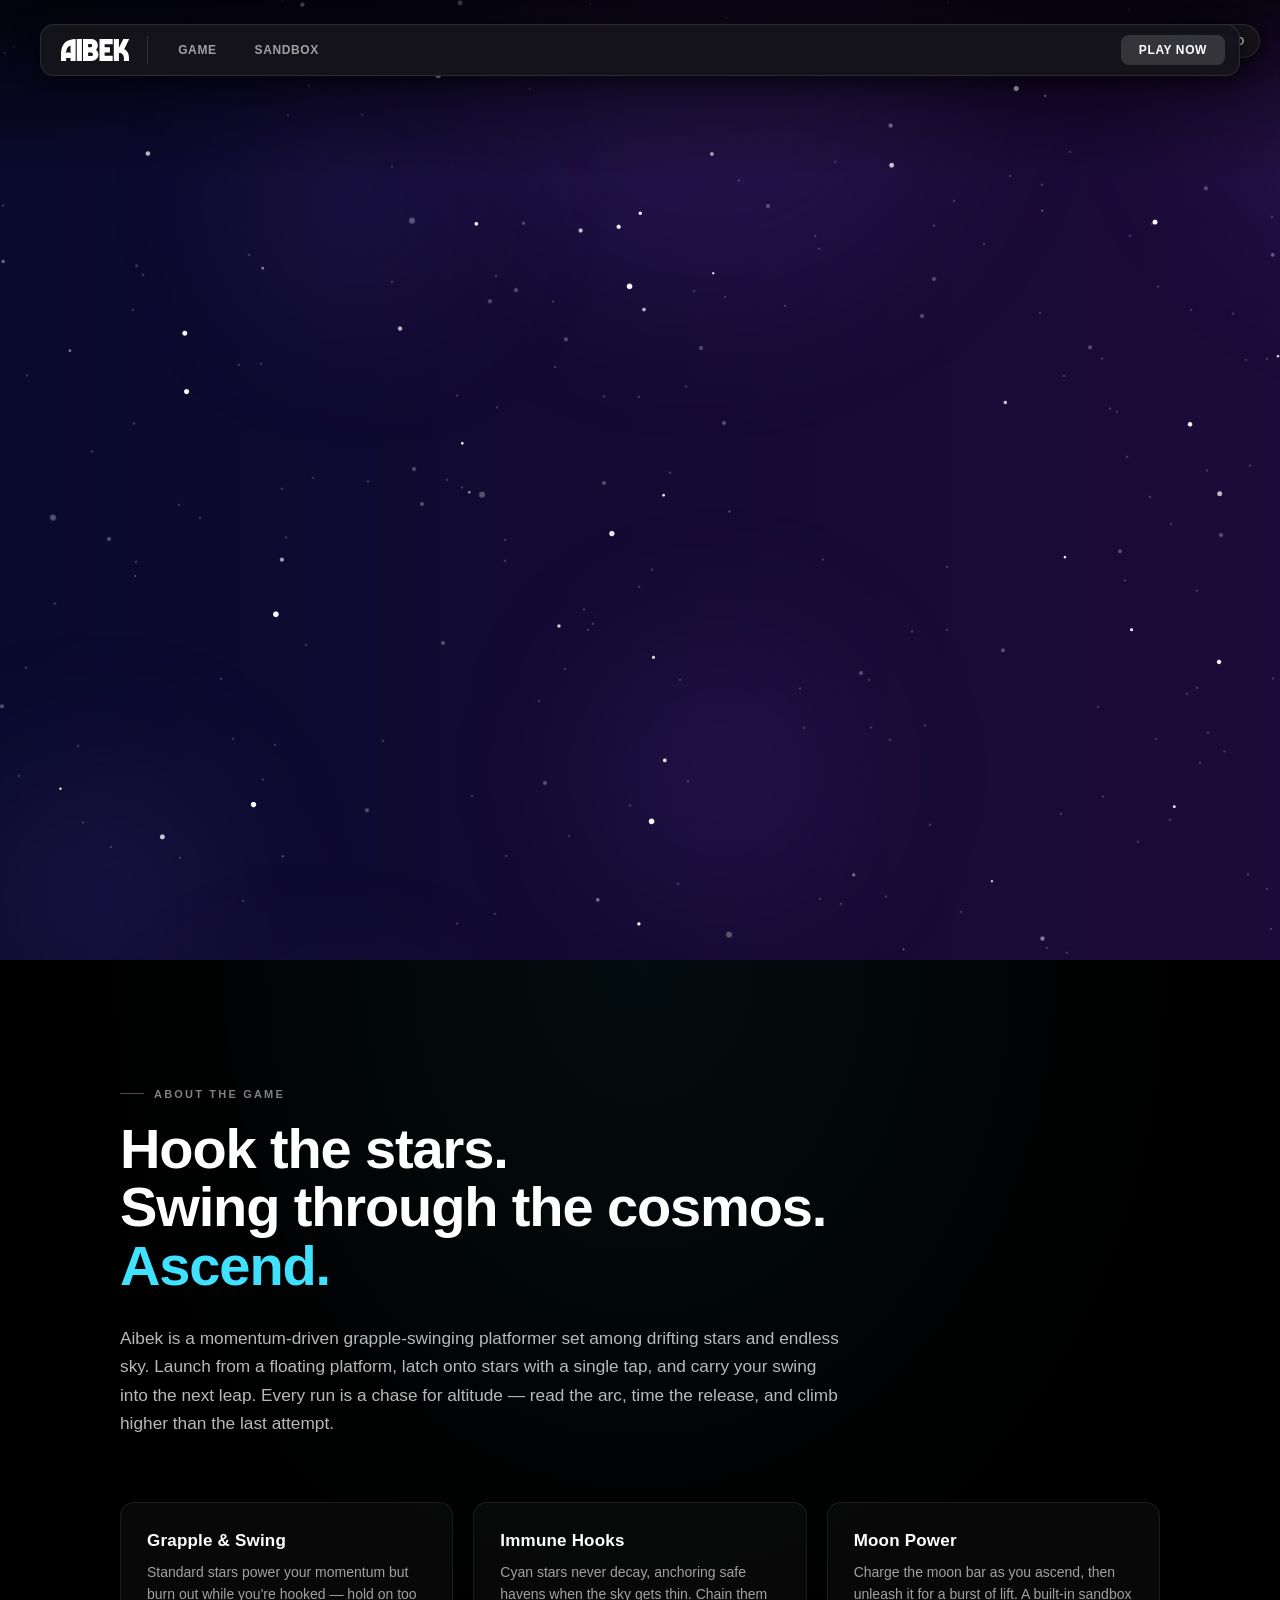
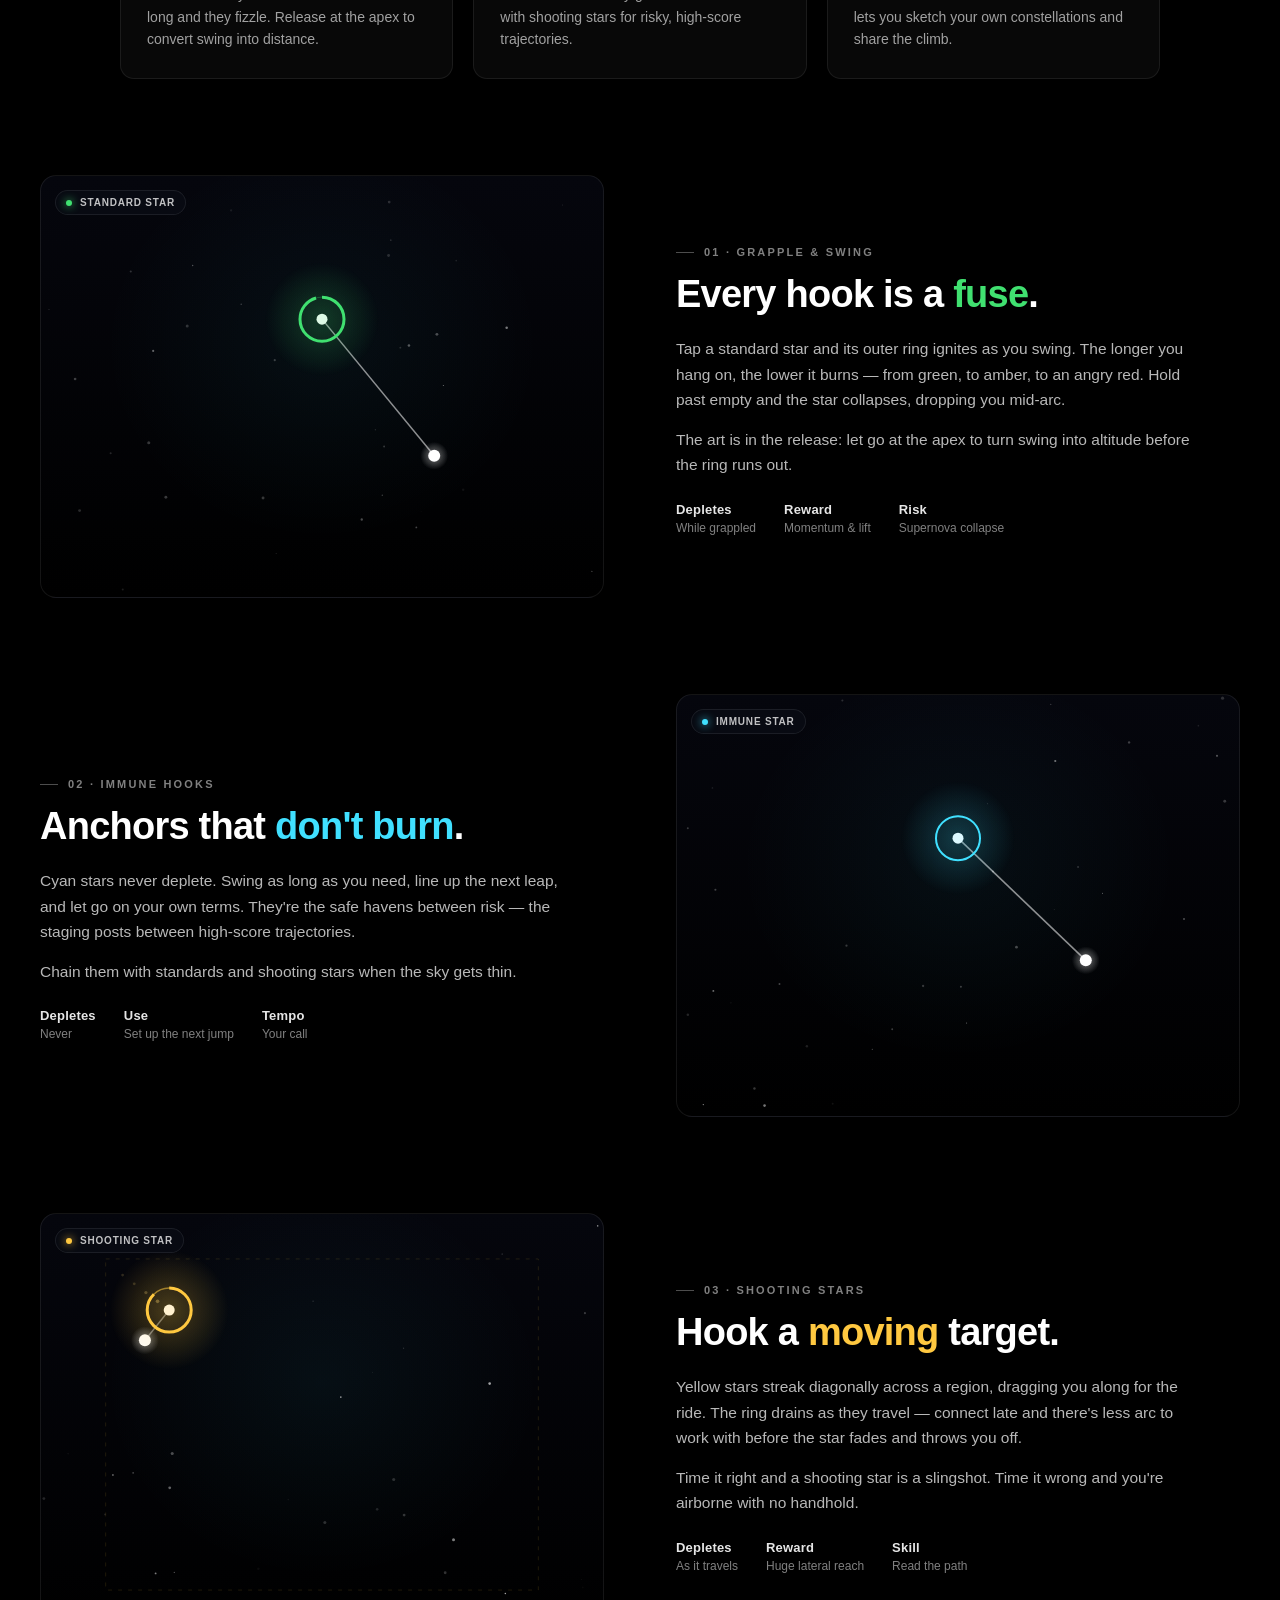
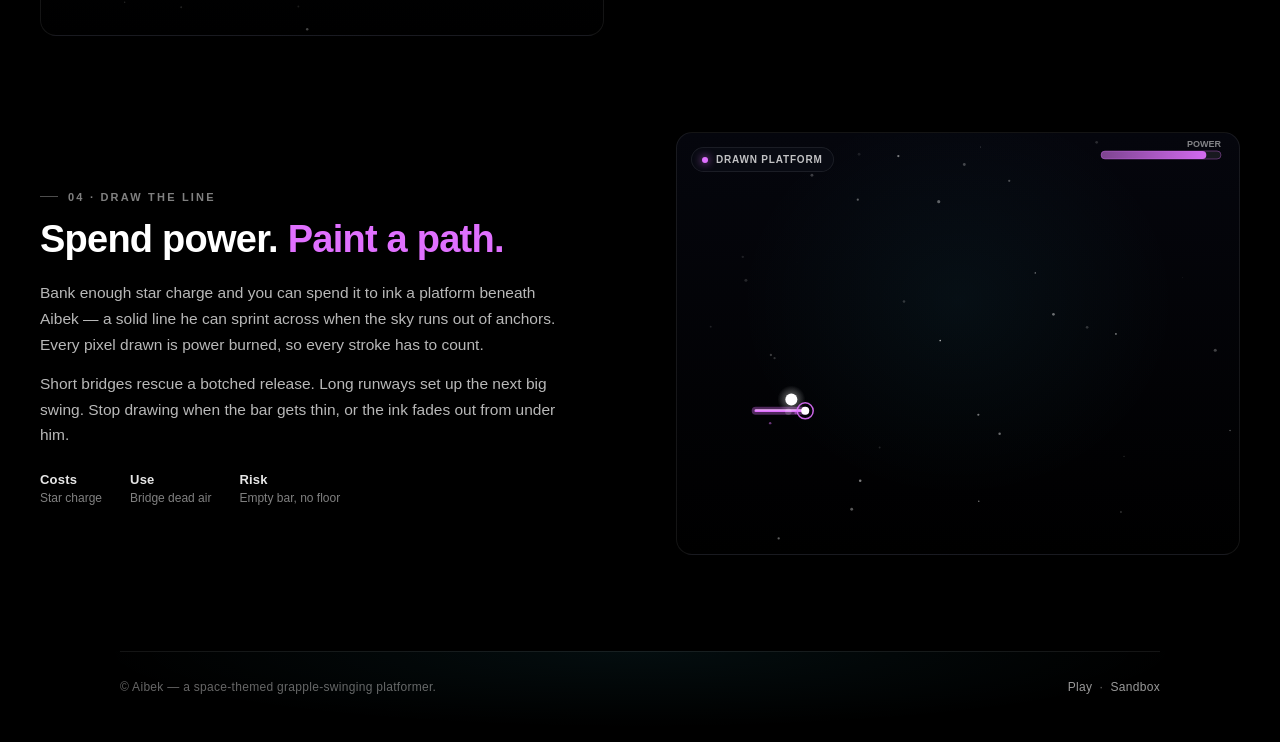
==== commit 38c6a176: "Sandbox builder mode, shooting-star mechanic, and GitHub Pages prep Co-Authored-By: Claude Opus 4.7 " ====
--- a/index.html
+++ b/index.html
@@ -40,7 +40,7 @@
       height: 100%;
       display: block;
       background: #000;
-      cursor: pointer;
+      /* cursor is toggled to pointer from JS when hovering character/platform */
     }
     .banner__fade {
       position: absolute;
@@ -475,7 +475,7 @@
       </label>
 
       <nav class="nav" aria-label="Primary">
-        <a class="nav__brand" href="/" aria-label="Aibek — Home">
+        <a class="nav__brand" href="./" aria-label="Aibek — Home">
           <svg viewBox="0 0 372 120" xmlns="http://www.w3.org/2000/svg" aria-hidden="true" focusable="false">
             <g fill="#FFFFFF">
               <rect x="86" width="28" height="120"/>
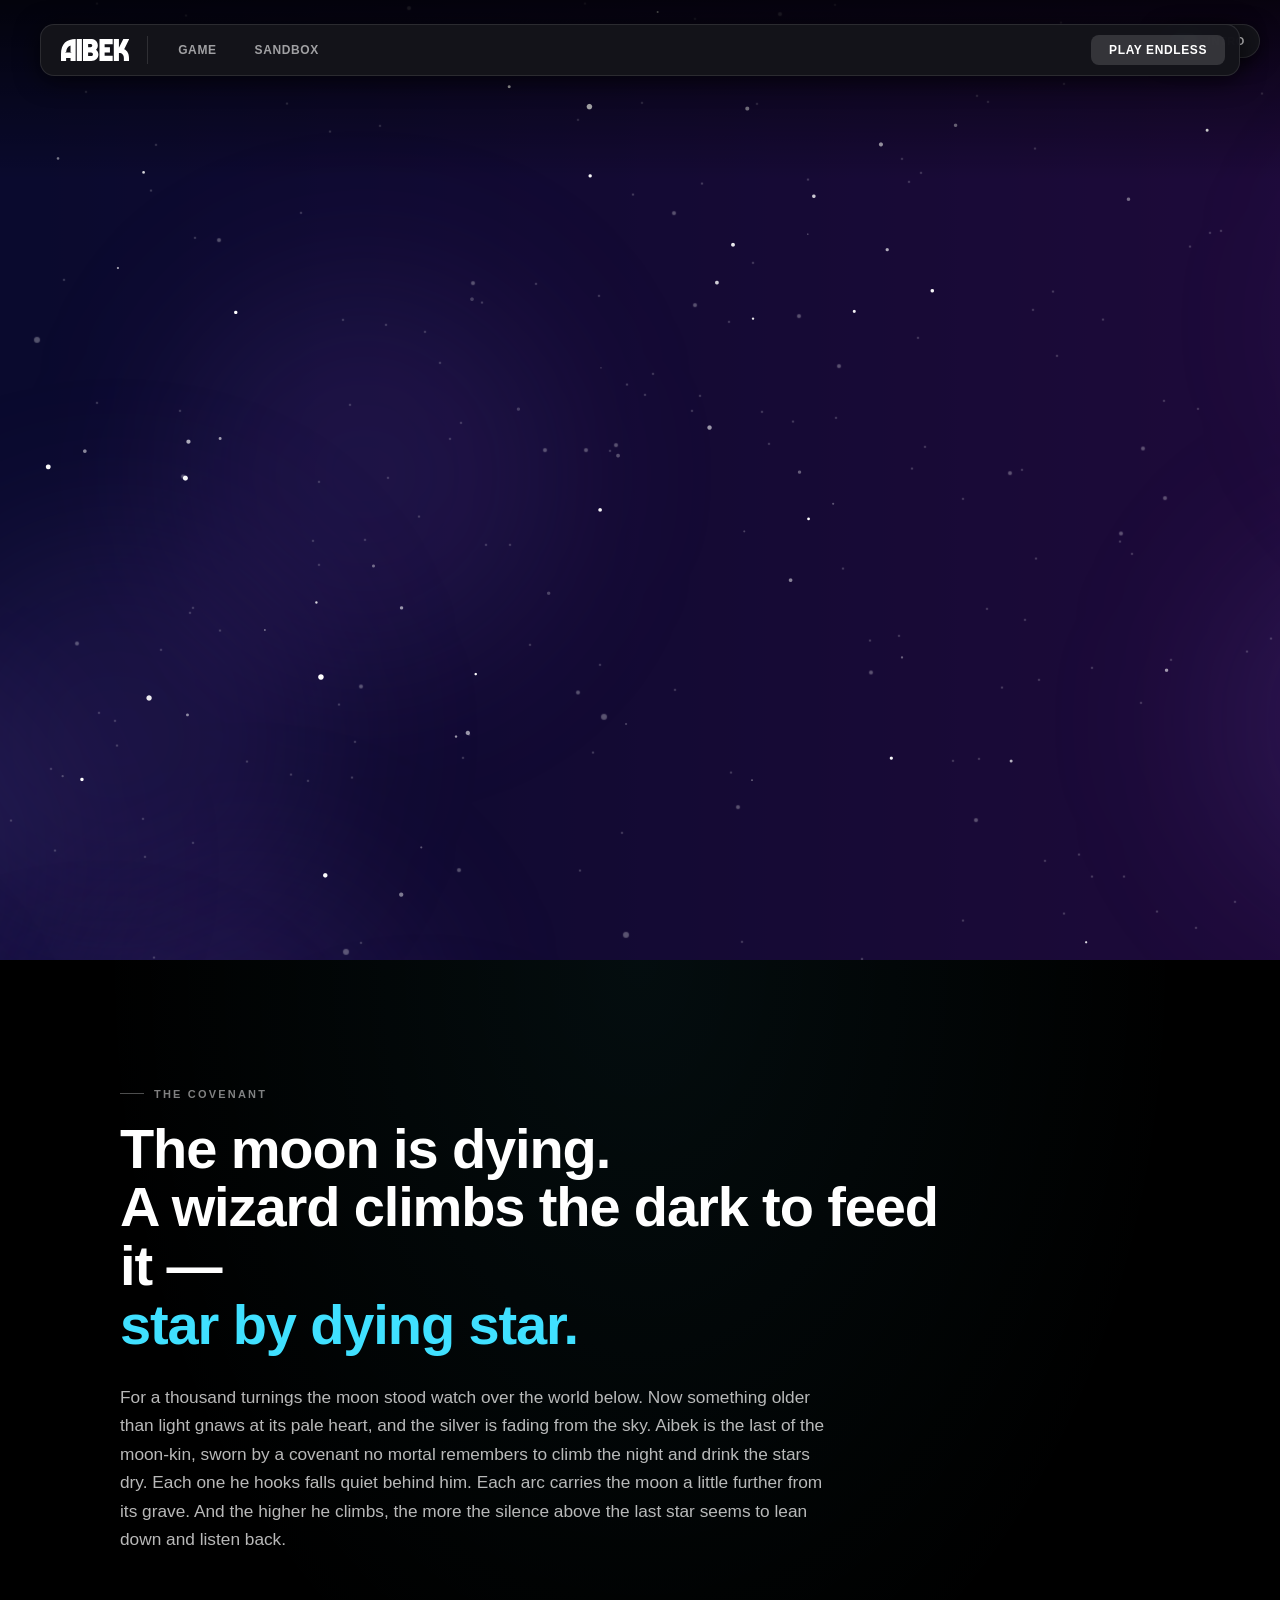
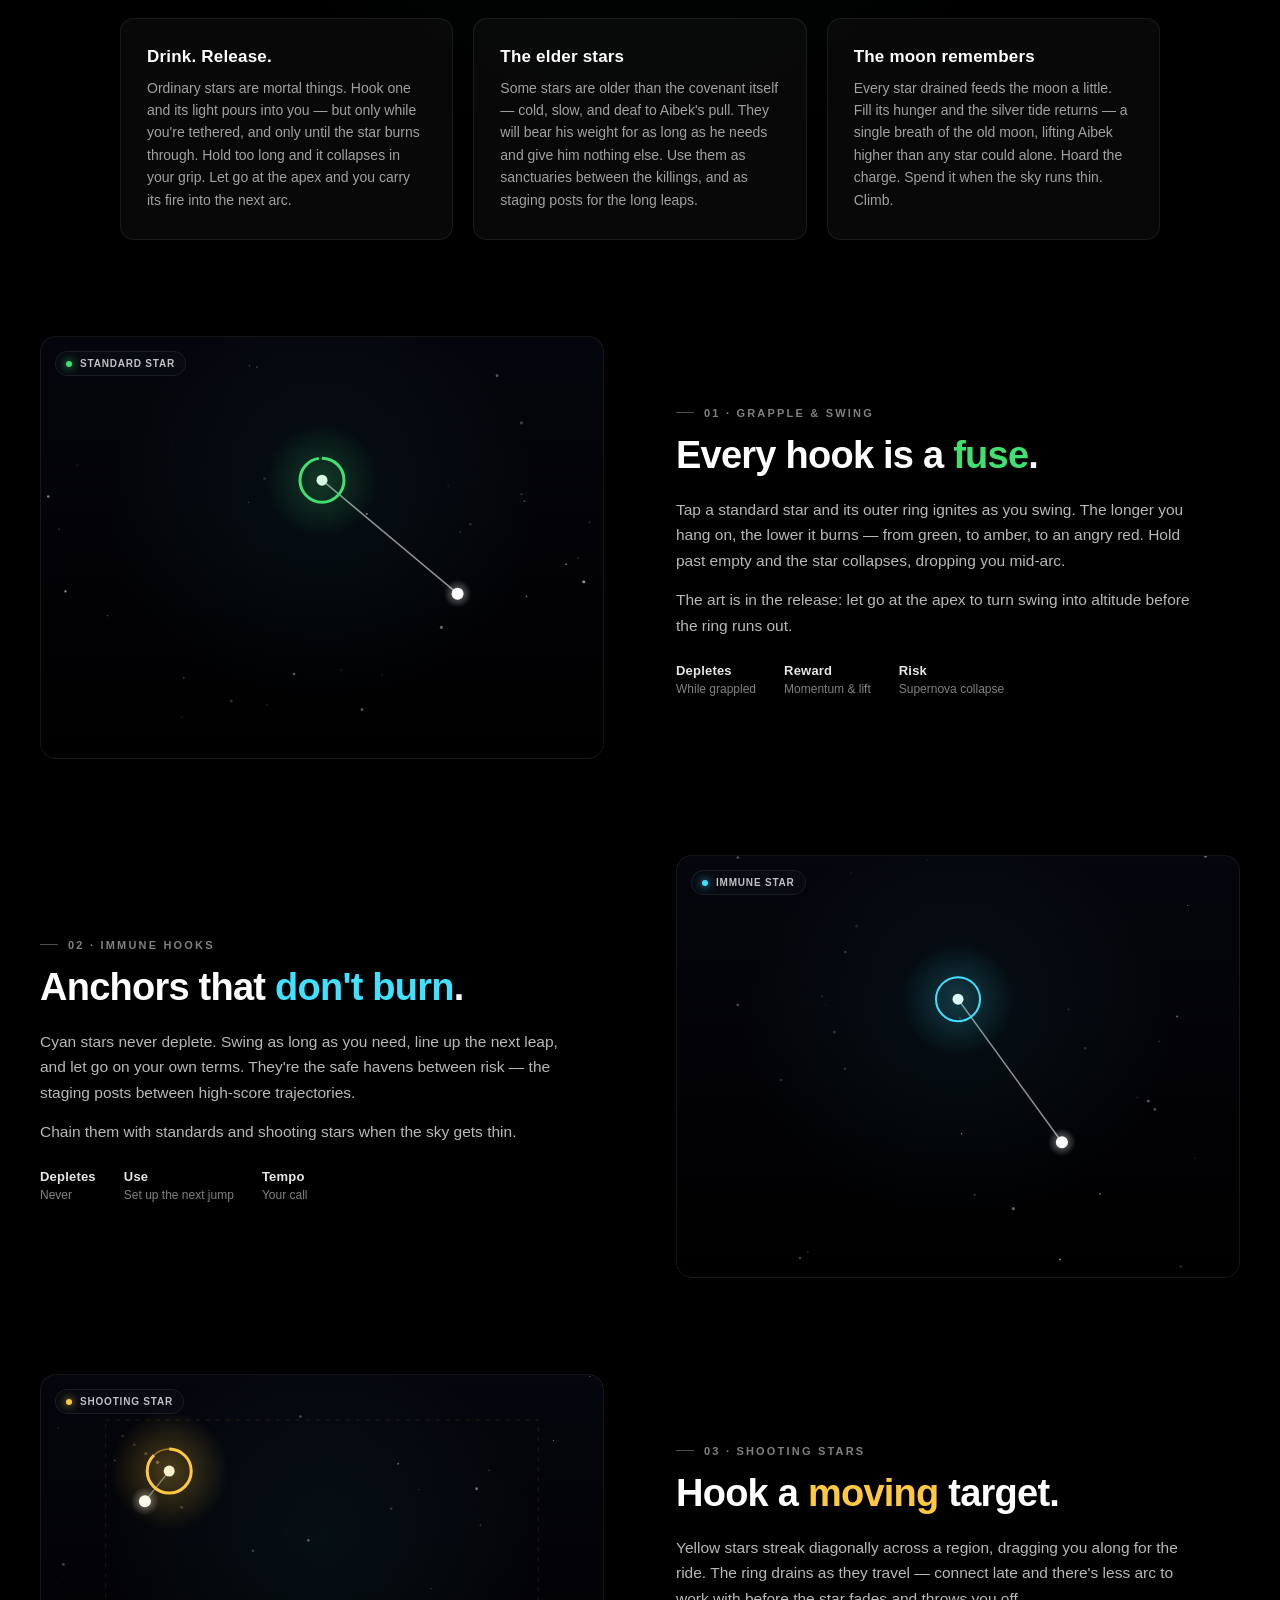
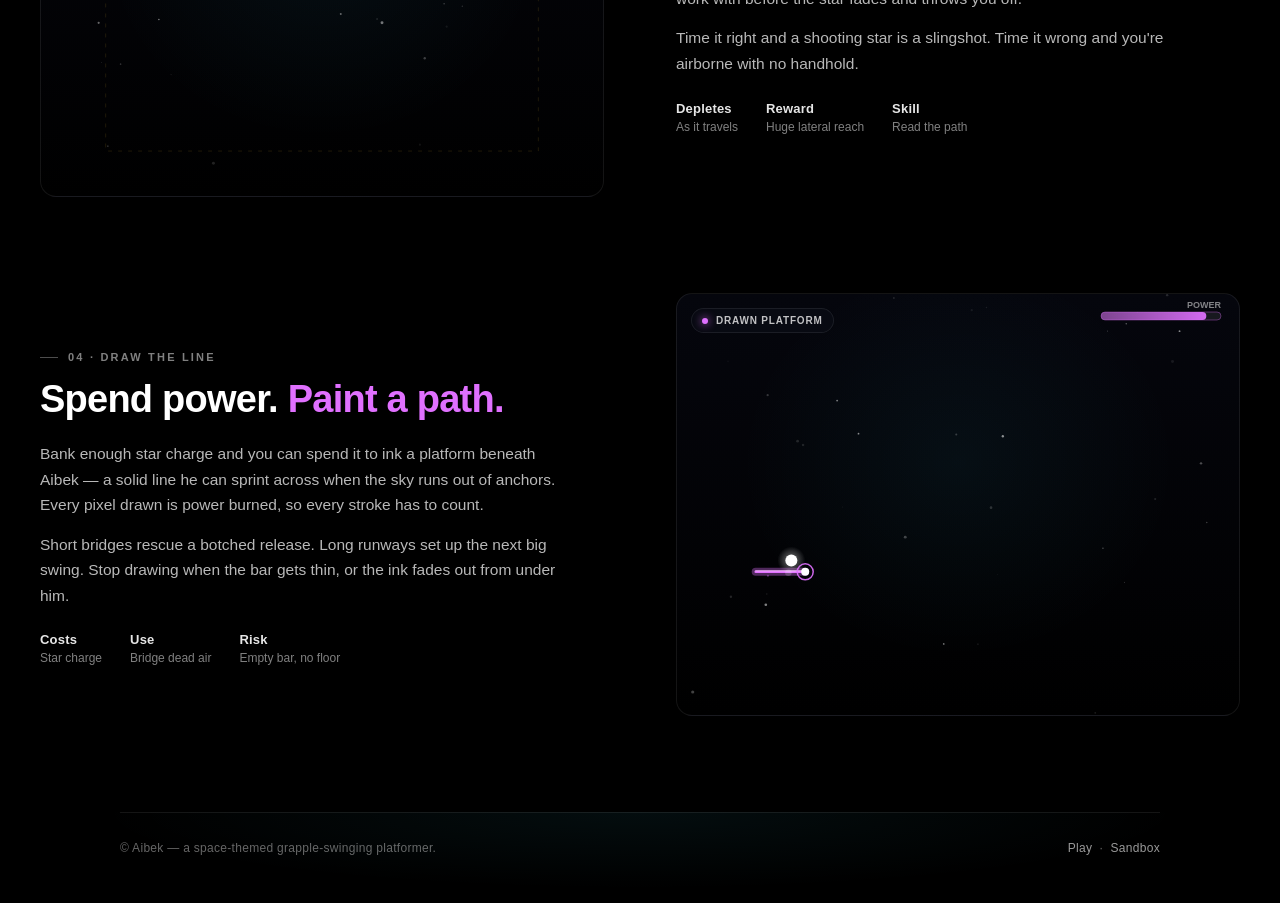
==== commit db94b841: "Landing-page hover cursor, shooting star, and fall fade-out polish Pointer cursor only shows over th" ====
--- a/index.html
+++ b/index.html
@@ -492,49 +492,54 @@
           <a class="nav__link" href="game/sandbox.html">Sandbox</a>
         </div>
 
-        <a class="nav__link nav__link--cta" href="game/index.html#game-play">Play Now</a>
+        <a class="nav__link nav__link--cta" href="game/index.html#game-play">Play Endless</a>
       </nav>
 
     </div>
 
     <section class="about" aria-labelledby="about-heading">
       <div class="about__inner">
-        <div class="about__eyebrow">About the game</div>
+        <div class="about__eyebrow">The covenant</div>
         <h1 id="about-heading" class="about__title">
-          Hook the stars.<br>
-          Swing through the cosmos.<br>
-          <em>Ascend.</em>
+          The moon is dying.<br>
+          A wizard climbs the dark to feed it —<br>
+          <em>star by dying star.</em>
         </h1>
         <p class="about__lead">
-          Aibek is a momentum-driven grapple-swinging platformer set among drifting stars and
-          endless sky. Launch from a floating platform, latch onto stars with a single tap, and
-          carry your swing into the next leap. Every run is a chase for altitude — read the arc,
-          time the release, and climb higher than the last attempt.
+          For a thousand turnings the moon stood watch over the world below. Now something older
+          than light gnaws at its pale heart, and the silver is fading from the sky. Aibek is the
+          last of the moon-kin, sworn by a covenant no mortal remembers to climb the night and
+          drink the stars dry. Each one he hooks falls quiet behind him. Each arc carries the
+          moon a little further from its grave. And the higher he climbs, the more the silence
+          above the last star seems to lean down and listen back.
         </p>
 
         <div class="features">
           <div class="feature">
             <span class="feature__dot feature__dot--red" aria-hidden="true"></span>
-            <h3 class="feature__title">Grapple & Swing</h3>
+            <h3 class="feature__title">Drink. Release.</h3>
             <p class="feature__body">
-              Standard stars power your momentum but burn out while you're hooked — hold on too
-              long and they fizzle. Release at the apex to convert swing into distance.
+              Ordinary stars are mortal things. Hook one and its light pours into you — but only
+              while you're tethered, and only until the star burns through. Hold too long and it
+              collapses in your grip. Let go at the apex and you carry its fire into the next arc.
             </p>
           </div>
           <div class="feature">
             <span class="feature__dot feature__dot--cyan" aria-hidden="true"></span>
-            <h3 class="feature__title">Immune Hooks</h3>
+            <h3 class="feature__title">The elder stars</h3>
             <p class="feature__body">
-              Cyan stars never decay, anchoring safe havens when the sky gets thin. Chain them
-              with shooting stars for risky, high-score trajectories.
+              Some stars are older than the covenant itself — cold, slow, and deaf to Aibek's
+              pull. They will bear his weight for as long as he needs and give him nothing else.
+              Use them as sanctuaries between the killings, and as staging posts for the long leaps.
             </p>
           </div>
           <div class="feature">
             <span class="feature__dot feature__dot--gold" aria-hidden="true"></span>
-            <h3 class="feature__title">Moon Power</h3>
+            <h3 class="feature__title">The moon remembers</h3>
             <p class="feature__body">
-              Charge the moon bar as you ascend, then unleash it for a burst of lift. A built-in
-              sandbox lets you sketch your own constellations and share the climb.
+              Every star drained feeds the moon a little. Fill its hunger and the silver tide
+              returns — a single breath of the old moon, lifting Aibek higher than any star could
+              alone. Hoard the charge. Spend it when the sky runs thin. Climb.
             </p>
           </div>
         </div>
